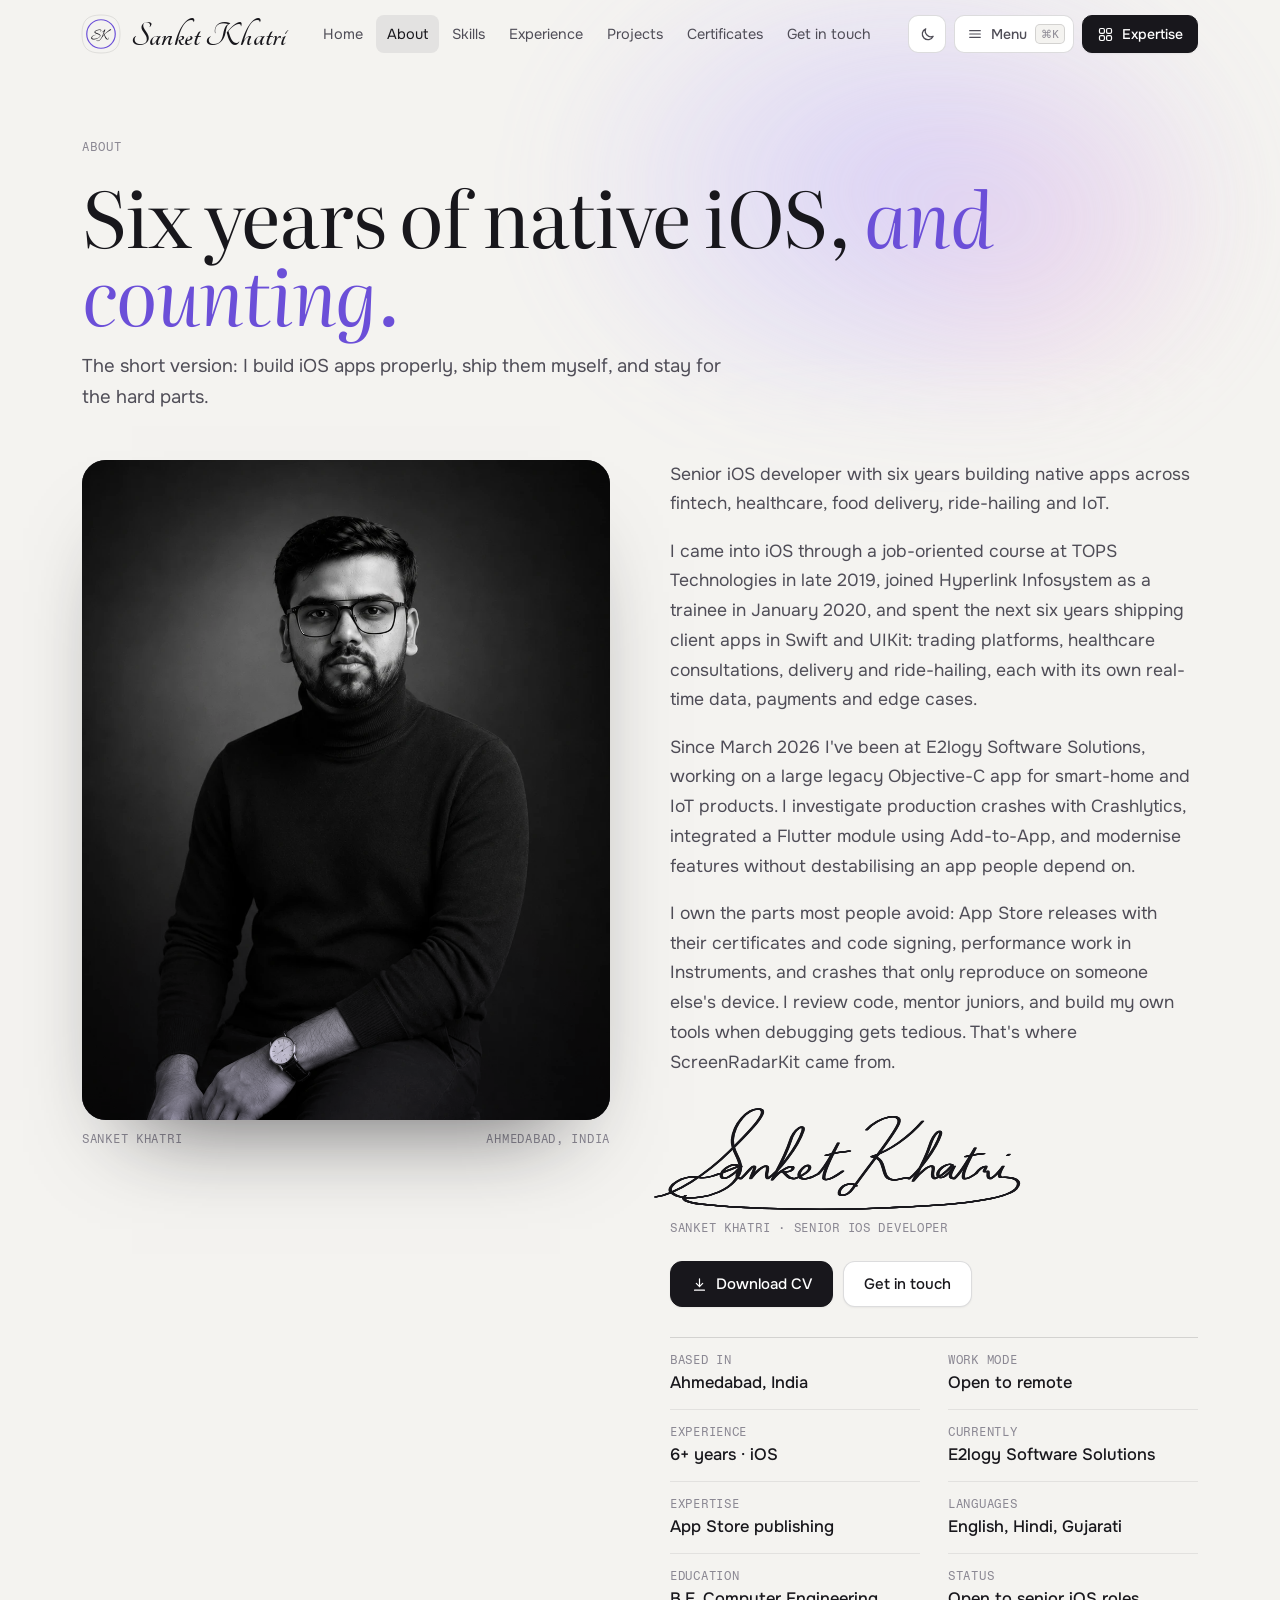
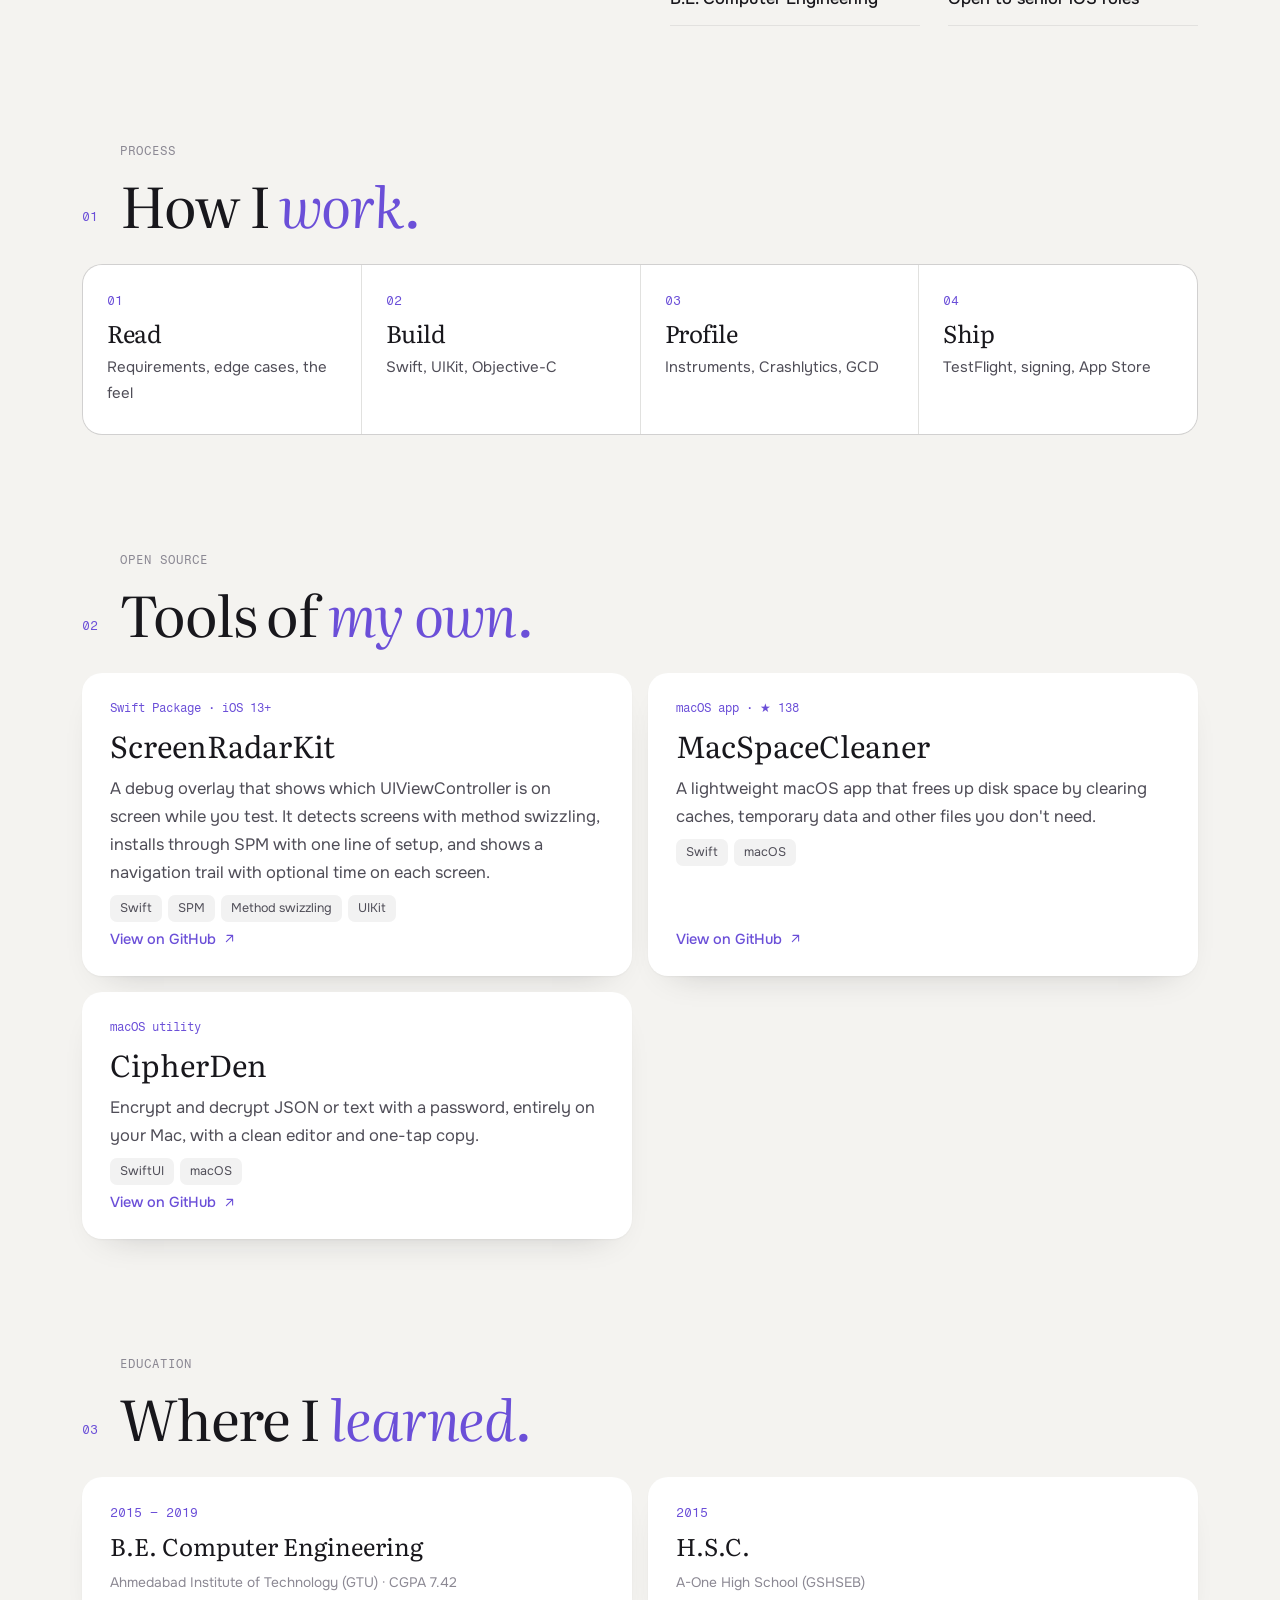
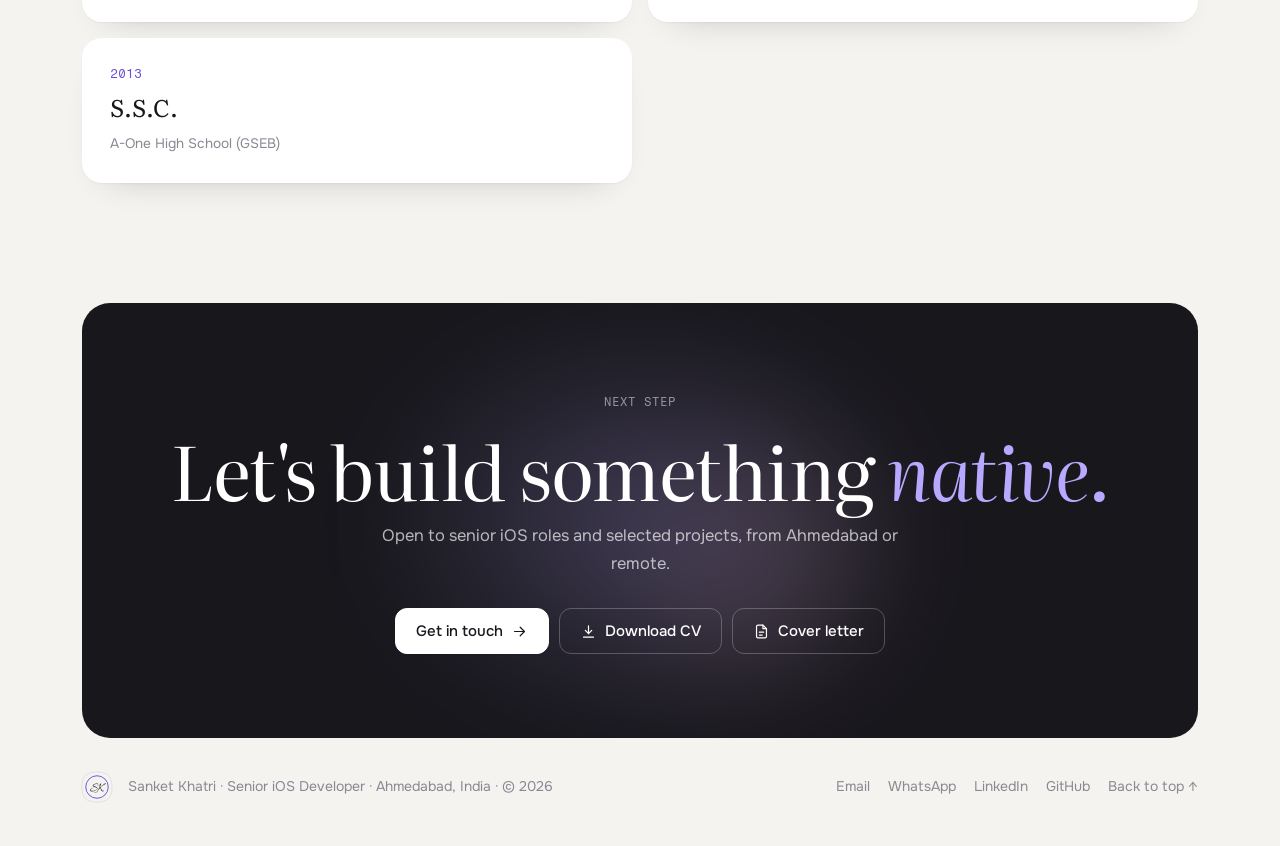
==== about.html @ 04eb6704 "initial portfolio commit" ====
<!doctype html>
<html lang="en">
<head>
  <meta charset="utf-8" />
  <script>try{var t=localStorage.getItem('sk-theme');if(t==='dark'||t==='light')document.documentElement.setAttribute('data-theme',t);}catch(e){}</script>
  <meta name="viewport" content="width=device-width, initial-scale=1, viewport-fit=cover" />
  <title>About — Sanket Khatri, Senior iOS Developer</title>
  <meta name="description" content="About Sanket Khatri: six years of native iOS, how he works, open source tools and education." />
  <meta property="og:title" content="About — Sanket Khatri, Senior iOS Developer" />
  <meta property="og:description" content="About Sanket Khatri: six years of native iOS, how he works, open source tools and education." />
  <meta property="og:type" content="website" />
  <link rel="canonical" href="https://sanketk2020.github.io/about.html" />
  <meta name="author" content="Sanket Khatri" />
  <meta property="og:url" content="https://sanketk2020.github.io/about.html" />
  <meta property="og:site_name" content="Sanket Khatri" />
  <meta property="og:image" content="https://sanketk2020.github.io/share.png" />
  <meta property="og:image:width" content="1200" />
  <meta property="og:image:height" content="630" />
  <meta property="og:image:alt" content="Sanket Khatri, Senior iOS Developer: native iOS apps, engineered to ship." />
  <meta name="twitter:card" content="summary_large_image" />
  <meta name="twitter:title" content="About — Sanket Khatri, Senior iOS Developer" />
  <meta name="twitter:image" content="https://sanketk2020.github.io/share.png" />
  <meta name="theme-color" content="#f4f3f0" />
  <link rel="icon" type="image/png" sizes="32x32" href="icon-32.png" />
  <link rel="icon" type="image/png" sizes="192x192" href="icon-192.png" />
  <link rel="apple-touch-icon" href="apple-touch-icon.png" />
  <link rel="preconnect" href="https://fonts.googleapis.com" />
  <link rel="preconnect" href="https://fonts.gstatic.com" crossorigin />
  <link href="https://fonts.googleapis.com/css2?family=Literata:ital,opsz,wght@0,7..72,300;0,7..72,400;0,7..72,500;1,7..72,300;1,7..72,400&family=Onest:wght@400;500;600;700&family=Fragment+Mono&family=Allura&family=Tangerine:wght@700&display=swap" rel="stylesheet" />
  <link rel="stylesheet" href="site.css?v=31" />
</head>
<body data-page="about">
  <a class="skip" href="#main">Skip to content</a>
  <main id="main"></main>
  <script src="data.js?v=31"></script>
  <script src="site.js?v=31"></script>
  <script data-goatcounter="https://sanketkhatri.goatcounter.com/count" async src="https://gc.zgo.at/count.js"></script>
  <script src="track.js" defer></script>
</body>
</html>
---- site.css ----
/* ===== shared base (same in every design; design styles follow below) ===== */
@view-transition { navigation: auto; }
::view-transition-old(root) { animation: vOut .22s ease both; }
::view-transition-new(root) { animation: vIn .42s cubic-bezier(.2,.8,.2,1) both; }
@keyframes vOut { to { opacity: 0; } }
@keyframes vIn { from { opacity: 0; transform: translateY(8px); } }
* { box-sizing: border-box; }
html { scroll-behavior: smooth; -webkit-text-size-adjust: 100%; }
body { margin: 0; background: var(--bg); color: var(--body); font: 16px/1.65 var(--sans); -webkit-font-smoothing: antialiased; overflow-x: hidden; }
body.lock { overflow: hidden; }
a { color: inherit; text-decoration: none; }
button { font: inherit; color: inherit; cursor: pointer; background: none; border: 0; padding: 0; text-align: inherit; }
img { max-width: 100%; }
h1, h2, h3, h4 { margin: 0; color: var(--ink); }
p { margin: 0 0 1em; }
:focus-visible { outline: 2px solid var(--accent); outline-offset: 3px; }
::selection { background: color-mix(in srgb, var(--accent) 22%, transparent); }
.muted { color: var(--mute); }
.ar { transition: transform .3s var(--ease); }
a:hover > .ar, button:hover > .ar { transform: translateX(3px); }
[hidden] { display: none !important; }

/* reveal on scroll */
.rv { opacity: 0; transform: translateY(16px); transition: opacity .7s var(--ease), transform .7s var(--ease); }
.rv.in { opacity: 1; transform: none; }
.d1 { transition-delay: .07s; } .d2 { transition-delay: .14s; } .d3 { transition-delay: .21s; }

/* chips, tags */
.chips { display: flex; flex-wrap: wrap; gap: 6px; }
.tag { display: inline-flex; align-items: center; gap: 5px; white-space: nowrap; }

/* App Store badge + pill */
.asbadge { display: inline-flex; align-items: center; gap: 7px; height: 40px; padding: 0 13px 0 10px; border-radius: 9px; background: #000; color: #fff; border: 1px solid #a6a6a6; cursor: pointer; white-space: nowrap; transition: transform .2s ease, box-shadow .2s ease, background .2s; }
.asbadge:hover { transform: translateY(-1px); box-shadow: 0 8px 18px -8px rgba(0,0,0,.55); }
.asbadge .apple { width: 21px; height: 21px; flex-shrink: 0; margin-top: -2px; }
.asbadge .as-txt { display: flex; flex-direction: column; line-height: 1; text-align: left; }
.asbadge small { font: 500 9.5px/1 -apple-system, 'SF Pro Text', 'Helvetica Neue', Arial, sans-serif; letter-spacing: .01em; }
.asbadge b { margin-top: 2px; font: 600 16px/1 -apple-system, 'SF Pro Display', 'Helvetica Neue', Arial, sans-serif; letter-spacing: -.02em; color: inherit; }
.asbadge.lg { height: 46px; padding: 0 16px 0 12px; }
.asbadge.lg .apple { width: 24px; height: 24px; }
.asbadge.lg b { font-size: 18px; }
.asbadge.pill { height: 30px; padding: 0 12px 0 10px; gap: 6px; border-radius: 99px; border: 0; font: 600 12.5px var(--sans); align-self: flex-start; }
.asbadge.pill .apple { width: 14px; height: 14px; }

/* modal frame */
.modal { position: fixed; inset: 0; z-index: 80; display: grid; place-items: center; padding: 20px; background: var(--scrim, rgba(10,10,12,.5)); backdrop-filter: blur(8px); -webkit-backdrop-filter: blur(8px); animation: mFd .25s ease; }
.m-box { position: relative; width: min(860px, 100%); max-height: calc(100vh - 40px); max-height: calc(100dvh - 40px); overflow: auto; overscroll-behavior: contain; background: var(--surface); color: var(--body); animation: mIn .4s var(--ease); }
.m-box.k-pub { width: min(760px, 100%); }
.m-x { position: absolute; top: 14px; right: 14px; z-index: 3; display: grid; place-items: center; width: 38px; height: 38px; border-radius: 99px; background: var(--chip, rgba(0,0,0,.06)); color: var(--ink); }
.m-x svg { width: 16px; height: 16px; }
@keyframes mFd { from { opacity: 0; } }
@keyframes mIn { from { opacity: 0; transform: translateY(18px) scale(.98); } }
.m-body { padding: 36px 40px 32px; }
.m-top { display: flex; align-items: baseline; gap: 16px; padding-right: 44px; }
.m-tags { margin: 16px 0 14px; }
.m-body h4 { margin: 22px 0 10px; }
.m-body ul { margin: 0; padding-left: 18px; }
.m-body li { margin-bottom: 5px; }
.m-btns { display: flex; flex-wrap: wrap; align-items: center; gap: 10px; margin-top: 26px; }
.m-cert { padding: 24px; }
.m-cert .frame { padding: 12px; }
.m-cert img { display: block; width: 100%; background: #fff; }
.m-cert .bar { display: flex; justify-content: space-between; align-items: center; flex-wrap: wrap; gap: 14px; margin-top: 18px; }
.m-cert .row-btns { display: flex; flex-wrap: wrap; gap: 10px; }
.m-pub { position: relative; padding: 38px 40px 34px; }
.mp-head h2 { margin: 12px 0 12px; padding-right: 40px; }
.mp-stats { display: grid; grid-template-columns: repeat(3, 1fr); gap: 10px; margin: 24px 0 26px; }
.mp-stats small { display: block; margin-top: 6px; font-size: 12.5px; }
.mp-steps { position: relative; list-style: none; margin: 0; padding: 0; display: grid; gap: 4px; }
.mp-steps li { position: relative; display: flex; gap: 16px; padding: 10px 0; animation: mpIn .5s var(--ease) both; }
.mp-steps li:nth-child(2) { animation-delay: .08s; } .mp-steps li:nth-child(3) { animation-delay: .16s; } .mp-steps li:nth-child(4) { animation-delay: .24s; }
@keyframes mpIn { from { opacity: 0; transform: translateY(10px); } }
.mp-ic { display: grid; place-items: center; width: 40px; height: 40px; flex-shrink: 0; }
.mp-ic svg { width: 19px; height: 19px; }
.mp-steps i { display: block; font: 500 10.5px var(--mono); font-style: normal; letter-spacing: .12em; text-transform: uppercase; }
.mp-steps b { display: block; margin: 2px 0 3px; font-size: 16px; color: var(--ink); }
.mp-steps small { display: block; font-size: 13.5px; line-height: 1.5; }
.mp-live { margin-top: 24px; padding-top: 22px; border-top: 1px solid var(--line); }
.mp-live h4 { margin: 0 0 12px; }
.mp-pills { display: flex; flex-wrap: wrap; gap: 8px; }
.mp-foot { display: flex; flex-wrap: wrap; gap: 10px; margin-top: 26px; }

/* form */
.form { display: grid; gap: 14px; }
.form .two { display: grid; grid-template-columns: 1fr 1fr; gap: 14px; }
.form label { display: grid; gap: 6px; font-size: 13px; font-weight: 600; color: var(--ink); }
.form input, .form select, .form textarea { width: 100%; font: 15px var(--sans); color: var(--ink); background: var(--field, transparent); border: 1px solid var(--line2, var(--line)); padding: 12px 14px; outline: none; transition: border-color .2s; }
.form input:focus, .form select:focus, .form textarea:focus { border-color: var(--accent); }
.form textarea { resize: vertical; }
.form .btn { justify-self: start; }

/* cover letter sheet */
.lt-btns { display: flex; flex-wrap: wrap; gap: 10px; margin-bottom: 24px; }
.letter { max-width: 820px; padding: 56px 64px 60px; background: #fffefb; color: #1e1e1c; font: 15.5px/1.75 var(--sans); box-shadow: 0 30px 70px -40px rgba(0,0,0,.45); border: 1px solid rgba(0,0,0,.08); border-top: 5px solid var(--accent); }
.letter h2 { font-size: 34px; color: #111; }
.lt-role { margin: 4px 0 10px; color: var(--accent); font-weight: 600; }
.lt-meta { margin: 0; font-size: 13.5px; color: #6b675f; }
.lt-meta a { color: var(--accent); }
.lt-head { padding-bottom: 20px; margin-bottom: 26px; border-bottom: 1px solid rgba(0,0,0,.1); }
.lt-date { color: #6b675f; }
.lt-sign span { color: #6b675f; }

@media (max-width: 680px) {
  .m-body, .m-pub { padding: 26px 20px 24px; }
  .m-cert { padding: 16px; }
  .form .two { grid-template-columns: 1fr; }
  .letter { padding: 30px 22px; font-size: 15px; }
}
@media (prefers-reduced-motion: reduce) {
  @view-transition { navigation: none; }
  *, *::before, *::after { animation-duration: .01ms !important; animation-iteration-count: 1 !important; transition-duration: .01ms !important; }
  .rv { opacity: 1; transform: none; }
}
@media print {
  body { background: #fff; }
  .modal, .no-print { display: none !important; }
  .rv { opacity: 1 !important; transform: none !important; }
  body[data-page="cover"] main > *:not(.letter) { display: none !important; }
  .letter { box-shadow: none; border: 0; padding: 0; max-width: none; }
}
.skip { position: absolute; left: -999px; top: 10px; z-index: 99; padding: 8px 14px; background: var(--surface); color: var(--ink); }
.skip:focus { left: 10px; }

/* effects layer + speciality overlays */
.fx { position: fixed; z-index: 90; pointer-events: none; }
.spx { position: fixed; inset: 0; z-index: 85; overflow: auto; overscroll-behavior: contain; }
.spx-x { position: absolute; top: 18px; right: 18px; z-index: 5; display: inline-flex; align-items: center; gap: 8px; height: 40px; padding: 0 16px; font: 600 13.5px var(--sans); cursor: pointer; }
.spx-x svg { width: 16px; height: 16px; }
@media (prefers-reduced-motion: reduce) { .fx { display: none; } }

/* ===== Lilac — calm and precise: warm stone, graphite, one lilac accent; a ⌘K menu and a release board ===== */
:root {
  --bg: #f4f3f0; --surface: #ffffff; --ink: #18171c; --body: #4f4d57; --mute: #8b8893; --line: rgba(24,23,28,.08); --line2: rgba(24,23,28,.15);
  --li: #6b4fd8; --li2: #b9a8ff; --tint: #efebff; --dark: #18171c; --accent: #6b4fd8; --live: #2a9d5c;
  --serif: 'Literata', Georgia, serif; --sans: 'Onest', system-ui, sans-serif; --mono: 'Fragment Mono', ui-monospace, Menlo, monospace;
  --ease: cubic-bezier(.2,.8,.2,1); --w: 1180px; --scrim: rgba(24,23,28,.4); --chip: rgba(24,23,28,.055); --field: #f4f3f0;
  --sh: 0 1px 2px rgba(24,23,28,.04), 0 16px 36px -26px rgba(24,23,28,.3);
}
body { font: 16.5px/1.7 var(--sans); }
h1, h2, h3 { font-family: var(--serif); font-weight: 400; letter-spacing: -.02em; line-height: 1.06; }
em { font-style: italic; color: var(--li); }
.content { max-width: var(--w); margin: 0 auto; padding: 0 32px; }
.eyebrow { display: inline-flex; align-items: center; gap: 9px; font: 400 12px var(--mono); letter-spacing: .08em; text-transform: uppercase; color: var(--mute); }
.live { width: 7px; height: 7px; border-radius: 50%; background: var(--live); box-shadow: 0 0 0 4px rgba(42,157,92,.14); }
.muted { color: var(--mute); }
.mesh { position: absolute; z-index: -1; pointer-events: none; width: 560px; height: 420px; border-radius: 50%; background: radial-gradient(closest-side, rgba(185,168,255,.55), transparent), radial-gradient(closest-side at 70% 60%, rgba(255,196,214,.4), transparent); filter: blur(50px); opacity: .7; translate: calc(var(--mx, 0) * 40px) calc(var(--my, 0) * 30px); transition: translate .6s var(--ease); }

/* buttons, chips, tags */
.btn { display: inline-flex; align-items: center; justify-content: center; gap: 8px; height: 46px; padding: 0 20px; border-radius: 12px; border: 1px solid var(--line2); background: var(--surface); color: var(--ink); font: 500 15px var(--sans); white-space: nowrap; box-shadow: 0 1px 2px rgba(24,23,28,.05); transition: background .2s, border-color .2s, color .2s, transform .2s var(--ease); }
.btn svg { width: 17px; height: 17px; }
.btn:hover { border-color: var(--ink); }
.btn:active { transform: scale(.98); }
.btn.pri { background: var(--ink); border-color: var(--ink); color: #fff; }
.btn.pri:hover { background: var(--li); border-color: var(--li); }
.btn.ghost { background: transparent; box-shadow: none; }
.btn.light { background: #fff; border-color: #fff; color: var(--ink); }
.btn.light:hover { background: var(--tint); }
.btn.on-dark { background: transparent; border-color: rgba(255,255,255,.24); color: #fff; box-shadow: none; }
.btn.on-dark:hover { border-color: #fff; }
.btn.sm { height: 38px; padding: 0 14px; font-size: 14px; border-radius: 10px; }
.btn:disabled { opacity: .6; }
.row-btns { display: flex; flex-wrap: wrap; gap: 10px; }
.more, .lnk { display: inline-flex; align-items: center; gap: 6px; font: 500 14.5px var(--sans); color: var(--li); white-space: nowrap; }
.more svg, .lnk svg { width: 15px; height: 15px; }
.chip { padding: 3px 10px; border-radius: 7px; background: var(--chip); font-size: 12.5px; color: var(--body); }
.chip.core { background: var(--tint); color: var(--li); font-weight: 500; }
.tag { height: 24px; padding: 0 9px; border-radius: 7px; background: var(--chip); font-size: 11.5px; font-weight: 500; color: var(--mute); }
.tag.live { color: var(--live); background: rgba(42,157,92,.1); }
.tag.gold { color: #8a5a12; background: rgba(214,160,60,.16); }
.tag.dev { color: var(--li); background: var(--tint); }
.asbadge.pill { position: relative; z-index: 2; }
.hit { position: absolute; inset: 0; z-index: 1; border-radius: inherit; }
kbd { display: inline-grid; place-items: center; min-width: 22px; height: 20px; padding: 0 5px; border-radius: 5px; border: 1px solid var(--line2); background: var(--bg); font: 400 11px var(--mono); color: var(--mute); }

/* header */
.top { position: sticky; top: 0; z-index: 50; transition: background .3s, box-shadow .3s; }
.top.scrolled { background: rgba(244,243,240,.82); box-shadow: 0 1px 0 var(--line); backdrop-filter: blur(16px) saturate(1.5); -webkit-backdrop-filter: blur(16px) saturate(1.5); }
.top-in { display: flex; align-items: center; gap: 20px; max-width: var(--w); height: 68px; margin: 0 auto; padding: 0 32px; }
.wm { display: flex; align-items: center; gap: 10px; flex-shrink: 0; }
.mk { display: grid; place-items: center; width: 32px; height: 32px; border-radius: 9px; background: var(--ink); color: #fff; font: italic 400 14px var(--serif); }
.mk.sm { width: 28px; height: 28px; font-size: 12px; border-radius: 8px; }
.wm b { font: 500 17px var(--sans); color: var(--ink); letter-spacing: -.01em; }
.nav { display: flex; gap: 2px; margin: 0 auto; }
.nav a { padding: 7px 11px; border-radius: 8px; font-size: 14.5px; color: var(--body); white-space: nowrap; transition: background .2s, color .2s; }
.nav a:hover { background: var(--chip); color: var(--ink); }
.nav a.on { color: var(--ink); background: rgba(24,23,28,.07); }
.acts { display: flex; align-items: center; gap: 8px; flex-shrink: 0; }
.kbtn { display: inline-flex; align-items: center; gap: 8px; height: 38px; padding: 0 8px 0 12px; border-radius: 10px; border: 1px solid var(--line2); background: var(--surface); color: var(--body); font: 500 14px var(--sans); }
.kbtn svg { width: 16px; height: 16px; }
.kbtn:hover { border-color: var(--ink); color: var(--ink); }

/* ⌘K command menu */
.cmdk { position: fixed; inset: 0; z-index: 90; display: flex; justify-content: center; align-items: flex-start; padding: 12vh 16px 16px; background: rgba(24,23,28,.3); backdrop-filter: blur(6px); -webkit-backdrop-filter: blur(6px); animation: mFd .2s ease; }
.ck-box { width: min(600px, 100%); max-height: 70vh; display: flex; flex-direction: column; border-radius: 18px; background: var(--surface); box-shadow: 0 40px 90px -30px rgba(24,23,28,.6), 0 0 0 1px var(--line); overflow: hidden; animation: mIn .3s var(--ease); }
.ck-in { display: flex; align-items: center; gap: 10px; padding: 14px 16px; border-bottom: 1px solid var(--line); }
.ck-in svg { width: 18px; height: 18px; color: var(--li); }
.ck-in input { flex: 1; border: 0; outline: 0; background: none; font: 400 17px var(--sans); color: var(--ink); }
.ck-list { overflow-y: auto; padding: 6px; }
.ck-i { display: flex; align-items: center; gap: 12px; width: 100%; padding: 10px 12px; border-radius: 10px; text-align: left; color: var(--ink); }
.ck-i:hover, .ck-i.sel { background: var(--tint); }
.ck-ic { display: grid; place-items: center; width: 30px; height: 30px; flex-shrink: 0; border-radius: 8px; background: var(--chip); color: var(--body); }
.ck-i.sel .ck-ic { background: var(--li); color: #fff; }
.ck-ic svg { width: 16px; height: 16px; }
.ck-i b { flex: 1; font-weight: 500; font-size: 15px; }
.ck-i small { font: 400 11.5px var(--mono); color: var(--mute); }
.ck-none { padding: 18px; text-align: center; color: var(--mute); margin: 0; }

/* hero */
.hero { position: relative; padding: 80px 0 40px; }
.mesh.big { right: -120px; top: -40px; width: 760px; height: 560px; }
.hero h1 { max-width: 1000px; margin: 22px 0 34px; font-size: clamp(44px, 6vw, 86px); line-height: 1.02; }
.h-row { display: grid; grid-template-columns: 1.1fr .9fr; gap: 56px; align-items: start; margin-bottom: 30px; }
.lede { font-size: 19px; margin: 0; }
.kv { margin: 0; border-top: 1px solid var(--line2); }
.kv div { display: grid; grid-template-columns: 120px 1fr; gap: 16px; padding: 12px 0; border-bottom: 1px solid var(--line); }
.kv dt { font: 400 12px var(--mono); letter-spacing: .06em; text-transform: uppercase; color: var(--mute); padding-top: 3px; }
.kv dd { margin: 0; color: var(--ink); font-weight: 500; }
.kv.grid { display: grid; grid-template-columns: 1fr 1fr; column-gap: 28px; }
.kv.grid div { grid-template-columns: 1fr; gap: 2px; }
.kv.strip { display: grid; grid-template-columns: repeat(4, 1fr); column-gap: 24px; margin-bottom: 30px; }
.kv.strip div { grid-template-columns: 1fr; gap: 2px; }
.kv.strip dd { font: 400 26px var(--serif); }

/* speciality band */
.ship { position: relative; display: grid; grid-template-columns: .9fr 1.1fr; gap: 48px; align-items: center; margin: 60px 0 0; padding: 54px; border-radius: 28px; background: var(--dark); color: rgba(255,255,255,.68); overflow: hidden; }
.ship h2, .cta h2 { margin: 14px 0 14px; color: #fff; font-size: clamp(34px, 4vw, 52px); }
.ship em, .cta em { color: var(--li2); }
.ship .eyebrow, .cta .eyebrow { color: rgba(255,255,255,.5); }
.ship p { margin-bottom: 26px; }
.mini-board { display: grid; grid-template-columns: repeat(3, minmax(0, 1fr)); gap: 10px; }
.mb-col { display: grid; align-content: start; gap: 8px; padding: 10px; border-radius: 14px; background: rgba(255,255,255,.04); border: 1px solid rgba(255,255,255,.07); }
.mb-col small { font: 400 11.5px var(--mono); color: rgba(255,255,255,.55); }
.mb-col small i { font-style: normal; margin-left: 4px; color: rgba(255,255,255,.35); }
.mb-c { display: block; padding: 9px 10px; border-radius: 9px; background: #232229; border: 1px solid rgba(255,255,255,.07); border-left: 3px solid var(--c); color: #fff; font-size: 13px; line-height: 1.35; }
.mb-c i { display: block; font: 400 10.5px var(--mono); font-style: normal; color: rgba(255,255,255,.45); margin-bottom: 2px; }

/* section heads */
.sec-h { display: flex; align-items: flex-end; gap: 22px; margin: 110px 0 30px; }
.sec-h > div { flex: 1; }
.sec-h h2 { margin-top: 10px; font-size: clamp(36px, 4.4vw, 56px); }
.sec-n { font: 400 13px var(--mono); color: var(--li); padding-bottom: 10px; }
.sec-n.sm { display: block; padding: 0; margin-bottom: 12px; }

/* apps table */
.tbl { border-top: 1px solid var(--line2); }
.tr { position: relative; display: grid; grid-template-columns: 26px minmax(0, 1.5fr) minmax(0, .8fr) minmax(0, .8fr) 110px auto; align-items: center; gap: 18px; padding: 16px 10px; border-bottom: 1px solid var(--line); transition: background .2s; }
.tr:not(.th):hover { background: rgba(255,255,255,.7); }
.th { padding: 10px; font: 400 11.5px var(--mono); letter-spacing: .06em; text-transform: uppercase; color: var(--mute); }
.st { display: grid; place-items: center; }
.sti { width: 16px; height: 16px; }
.st.done { color: var(--live); }
.st.shipped { color: var(--mute); }
.st.doing { color: var(--li); }
.t-name b { display: block; font: 400 22px/1.2 var(--serif); color: var(--ink); }
.t-name small { display: block; font-size: 13.5px; color: var(--mute); overflow: hidden; text-overflow: ellipsis; white-space: nowrap; }
.t-dom { display: inline-flex; align-items: center; gap: 8px; font-size: 14px; color: var(--body); }
.t-dom i { width: 8px; height: 8px; border-radius: 50%; background: var(--a); flex-shrink: 0; }
.t-stack, .t-yr { font: 400 12.5px var(--mono); color: var(--mute); }
.t-end { display: flex; align-items: center; justify-content: flex-end; gap: 8px; flex-wrap: wrap; }
.t-end .asbadge.pill { align-self: center; }
.legend { display: flex; align-items: center; flex-wrap: wrap; gap: 6px 10px; margin-top: 14px; font-size: 13px; color: var(--mute); }
.legend .st { display: inline-grid; margin-left: 8px; }

/* services, process */
.svc { list-style: none; margin: 0; padding: 0; display: grid; grid-template-columns: repeat(4, minmax(0, 1fr)); gap: 1px; background: var(--line); border: 1px solid var(--line); border-radius: 20px; overflow: hidden; }
.sv { padding: 28px 24px; background: var(--surface); }
.sv-ic { display: grid; place-items: center; width: 40px; height: 40px; margin-bottom: 18px; border-radius: 11px; background: var(--tint); color: var(--li); }
.sv-ic svg { width: 19px; height: 19px; }
.sv h3 { margin-bottom: 10px; font-size: 24px; }
.sv p { margin: 0; font-size: 15px; }

/* drifting words */
.words { margin: 90px calc(50% - 50vw) 0; overflow: hidden; white-space: nowrap; }
.words span { display: inline-block; padding-left: 4vw; font: italic 300 clamp(40px, 7vw, 96px)/1.1 var(--serif); color: rgba(24,23,28,.1); }

/* timeline */
.tl { display: grid; grid-template-columns: repeat(4, minmax(0, 1fr)); border-top: 1px solid var(--line2); }
.tl-i { position: relative; padding: 24px 20px 6px 0; }
.tl-i::before { content: ""; position: absolute; top: -4px; left: 0; width: 7px; height: 7px; border-radius: 50%; background: var(--ink); }
.tl-i.cur::before { background: var(--li); box-shadow: 0 0 0 5px rgba(107,79,216,.18); }
.tl-y { font: 400 12.5px var(--mono); color: var(--li); }
.tl-i b { display: block; margin: 8px 0 3px; font: 400 22px/1.2 var(--serif); color: var(--ink); }
.tl-i small { font-size: 14px; color: var(--mute); }

/* certificates */
.certs { display: grid; grid-template-columns: repeat(4, minmax(0, 1fr)); gap: 16px; }
.cert { display: flex; flex-direction: column; gap: 3px; text-align: left; }
.ct-img { display: block; aspect-ratio: 1.41; margin-bottom: 12px; border-radius: 14px; overflow: hidden; background: #fff; box-shadow: var(--sh); }
.ct-img img { display: block; width: 100%; height: 100%; object-fit: cover; transition: scale .6s var(--ease); }
.cert:hover .ct-img img { scale: 1.04; }
.cert b { font-size: 15px; font-weight: 500; line-height: 1.35; color: var(--ink); }
.cert small { font-size: 13px; color: var(--mute); }

/* call to action + footer */
.cta { position: relative; isolation: isolate; margin: 120px 0 0; padding: 84px 40px; border-radius: 28px; background: var(--dark); color: rgba(255,255,255,.68); text-align: center; overflow: hidden; }
.cta .mesh { left: 50%; top: 50%; margin: -210px 0 0 -280px; opacity: .45; z-index: -1; }
.cta h2 { font-size: clamp(42px, 5.8vw, 80px); }
.cta p { max-width: 520px; margin: 0 auto 30px; }
.cta .row-btns { justify-content: center; }
.foot { display: flex; align-items: center; flex-wrap: wrap; gap: 12px 16px; padding: 34px 0 44px; font-size: 14px; color: var(--mute); }
.soc { display: flex; flex-wrap: wrap; gap: 4px 18px; margin-left: auto; }
.soc a:hover { color: var(--li); }

/* page heads */
.phead { position: relative; padding: 64px 0 46px; }
.phead h1 { margin: 16px 0 18px; font-size: clamp(44px, 6vw, 84px); line-height: 1.02; }
.phead p { max-width: 640px; font-size: 18.5px; margin: 0; }

/* about: a big portrait */
.about { display: grid; grid-template-columns: minmax(0, 1fr) minmax(0, 1fr); gap: 60px; align-items: start; }
.portrait { position: sticky; top: 96px; margin: 0; }
.pf { position: relative; aspect-ratio: 4 / 5; border-radius: 24px; overflow: hidden; background: #1b1a20; box-shadow: 0 50px 90px -50px rgba(24,23,28,.7); }
.pf::after { content: ""; position: absolute; inset: 0; border-radius: inherit; box-shadow: inset 0 0 0 1px rgba(255,255,255,.08); background: linear-gradient(to top, rgba(107,79,216,.22), transparent 40%); mix-blend-mode: multiply; pointer-events: none; }
.pt-img { position: absolute; inset: -8% 0; background: url(assets/portrait.webp) 50% 16% / cover no-repeat; transition: scale 1.2s var(--ease); }
.pf:hover .pt-img { scale: 1.03; }
.portrait figcaption { display: flex; justify-content: space-between; margin-top: 12px; font: 400 12px var(--mono); letter-spacing: .06em; text-transform: uppercase; color: var(--mute); }
.ab-r { display: grid; gap: 30px; }
.prose { font-size: 17.5px; }
.prose .row-btns { margin-top: 26px; }
.oss, .edu { display: grid; grid-template-columns: 1fr 1fr; gap: 16px; }
.os, .ed { display: flex; flex-direction: column; gap: 8px; padding: 28px; border-radius: 20px; background: var(--surface); box-shadow: var(--sh); transition: transform .3s var(--ease); }
a.os:hover { transform: translateY(-3px); }
.os small { font: 400 12px var(--mono); color: var(--li); }
.os b, .ed b { font: 400 30px var(--serif); color: var(--ink); }
.ed b { font-size: 24px; }
.os p { margin: 0; }
.os .more { margin-top: auto; }
.ed small { color: var(--mute); }

/* skills */
.skills { display: grid; grid-template-columns: 1fr 1fr; gap: 16px; }
.sk { padding: 28px; border-radius: 20px; background: var(--surface); box-shadow: var(--sh); }
.sk-h .sec-n { margin-bottom: 8px; }
.sk h3 { font-size: 28px; }
.sk p { margin: 8px 0 16px; color: var(--mute); }
.sk.hot { background: var(--dark); color: rgba(255,255,255,.75); }
.sk.hot h3 { color: #fff; }
.sk.hot .sec-n { color: var(--li2); }
.sk.hot p { color: rgba(255,255,255,.55); }
.sk.hot .chip { background: rgba(255,255,255,.08); color: rgba(255,255,255,.85); }
.sk.hot .chip.core { background: var(--li2); color: var(--ink); }
.sk.hot .btn { margin-top: 20px; }

/* experience */
.jobs { display: grid; gap: 14px; }
.job { display: grid; grid-template-columns: 200px 1fr; gap: 30px; padding: 30px 32px; border-radius: 22px; background: var(--surface); box-shadow: var(--sh); }
.job.cur { box-shadow: 0 0 0 1.5px var(--li), var(--sh); }
.job-l { display: grid; gap: 10px; justify-items: start; align-content: start; }
.job-l small { color: var(--mute); }
.job-b h3 { font-size: 32px; }
.co { margin: 6px 0 16px; color: var(--li); font-weight: 500; }
.job-b ul { margin: 0 0 20px; padding-left: 18px; }
.job-b li { margin-bottom: 6px; }

/* projects */
.filters { display: flex; flex-wrap: wrap; gap: 6px; margin-bottom: 22px; }
.filters button { height: 36px; padding: 0 13px; border-radius: 9px; border: 1px solid var(--line2); background: var(--surface); font-size: 14px; color: var(--body); transition: background .2s, color .2s, border-color .2s; }
.filters button:hover { border-color: var(--ink); }
.filters button.on { background: var(--ink); border-color: var(--ink); color: #fff; }
.filters sup { font: 400 10.5px var(--mono); opacity: .6; }

/* contact */
.contact { display: grid; grid-template-columns: minmax(0, 1fr) minmax(0, 1fr); gap: 44px; align-items: start; }
.mega { display: inline-block; font: 400 clamp(26px, 3.4vw, 42px)/1.15 var(--serif); color: var(--ink); border-bottom: 1px solid var(--line2); word-break: break-all; transition: color .2s, border-color .2s; }
.mega:hover { color: var(--li); border-color: var(--li); }
.contact .muted { margin: 14px 0 20px; }
.list { border-radius: 20px; background: var(--surface); box-shadow: var(--sh); overflow: hidden; }
.lrow { display: grid; grid-template-columns: 32px 110px minmax(0, 1fr) 18px; align-items: center; gap: 12px; width: 100%; padding: 13px 18px; border-top: 1px solid var(--line); text-align: left; transition: background .2s; }
.lrow:first-child { border-top: 0; }
.lrow:hover { background: var(--tint); }
.lr-ic { display: grid; place-items: center; width: 32px; height: 32px; border-radius: 9px; background: var(--tint); color: var(--li); }
.lr-ic svg { width: 16px; height: 16px; }
.lrow b { font-weight: 500; color: var(--ink); }
.lrow > span:not(.lr-ic) { color: var(--body); overflow: hidden; text-overflow: ellipsis; white-space: nowrap; }
.lrow > svg { width: 16px; height: 16px; color: var(--mute); }
.formcard { padding: 32px; border-radius: 22px; background: var(--surface); box-shadow: var(--sh); }
.formcard h3 { font-size: 32px; margin: 12px 0 6px; }
.form input, .form select, .form textarea { border-radius: 10px; background: var(--bg); border-color: transparent; }

/* modal + letter */
.m-box { border-radius: 22px; box-shadow: 0 40px 90px -40px rgba(24,23,28,.6); }
.m-idx { font: italic 400 40px var(--serif); color: var(--li); }
.m-app h2 { font-size: 38px; }
.m-body h4 { font: 400 11.5px var(--mono); letter-spacing: .08em; text-transform: uppercase; color: var(--mute); }
.m-cert .frame { border-radius: 14px; background: var(--bg); }
.m-cert h2 { font-size: 26px; }
.letter { border-radius: 8px; border-top-color: var(--li); }
.letter h2 { font-family: var(--serif); font-weight: 400; }

/* pointer: a label that says what a click will do */
.hint { position: fixed; left: 0; top: 0; z-index: 95; padding: 5px 10px; border-radius: 8px; background: var(--ink); color: #fff; font: 500 12.5px var(--sans); white-space: nowrap; pointer-events: none; opacity: 0; scale: .85; transform-origin: 0 0; transition: opacity .18s, scale .25s var(--ease); box-shadow: 0 10px 24px -10px rgba(24,23,28,.6); }
.hint.on { opacity: 1; scale: 1; }
/* click: a checkmark draws itself */
.tick { width: 48px; height: 48px; margin: -24px 0 0 -24px; }
.tick svg { width: 100%; height: 100%; overflow: visible; }
.tick circle { fill: var(--tint); stroke: var(--li); stroke-width: 2; stroke-dasharray: 132; stroke-dashoffset: 132; animation: tkC .5s var(--ease) forwards, tkF 1.3s ease forwards; transform-origin: center; }
.tick path { fill: none; stroke: var(--li); stroke-width: 3; stroke-linecap: round; stroke-linejoin: round; stroke-dasharray: 32; stroke-dashoffset: 32; animation: tkP .35s .35s var(--ease) forwards, tkF 1.3s ease forwards; }
@keyframes tkC { to { stroke-dashoffset: 0; } }
@keyframes tkP { to { stroke-dashoffset: 0; } }
@keyframes tkF { 0%, 70% { opacity: 1; } to { opacity: 0; } }

/* ---------- Speciality: the release board ---------- */
.spx.board { background: rgba(244,243,240,.97); opacity: 0; transition: opacity .35s; }
.spx.board.open { opacity: 1; }
.spx.board.closing { opacity: 0; }
.kb-wrap { width: min(1120px, 100%); margin: 0 auto; padding: 40px 28px 60px; transform: translateY(14px); transition: transform .5s var(--ease); }
.board.open .kb-wrap { transform: none; }
.kb-head { display: flex; align-items: flex-start; justify-content: space-between; gap: 20px; }
.kb-head h2 { margin: 10px 0 6px; font-size: clamp(32px, 4vw, 46px); }
.kb-prog { margin: 24px 0 18px; }
.kb-stages { display: flex; flex-wrap: wrap; gap: 8px; margin-bottom: 12px; }
.kb-stages span { display: inline-flex; align-items: center; gap: 7px; height: 30px; padding: 0 12px; border-radius: 99px; background: var(--surface); border: 1px solid var(--line); font-size: 13px; color: var(--mute); transition: background .3s, color .3s, border-color .3s; }
.kb-stages i { width: 8px; height: 8px; border-radius: 50%; background: var(--c); opacity: .4; }
.kb-stages span.on { color: var(--ink); border-color: var(--c); box-shadow: 0 0 0 3px color-mix(in srgb, var(--c) 15%, transparent); }
.kb-stages span.on i, .kb-stages span.ok i { opacity: 1; }
.kb-stages span.ok { color: var(--ink); }
.kb-bar { height: 6px; border-radius: 6px; background: rgba(24,23,28,.08); overflow: hidden; }
.kb-bar i { display: block; height: 100%; width: calc(var(--p, 0) * 100%); background: linear-gradient(90deg, var(--li), var(--live)); transition: width .5s var(--ease); }
.kb-count { display: block; margin-top: 6px; font: 400 12px var(--mono); color: var(--mute); }
.kb-cols { display: grid; grid-template-columns: repeat(3, minmax(0, 1fr)); gap: 14px; }
.kcol { min-height: 300px; padding: 12px; border-radius: 18px; background: rgba(24,23,28,.04); }
.kcol header { display: flex; align-items: center; gap: 8px; padding: 2px 4px 12px; }
.kh-ic { display: grid; color: var(--mute); }
.kcol[data-col="doing"] .kh-ic { color: var(--li); }
.kcol[data-col="done"] .kh-ic { color: var(--live); }
.kcol header b { font-size: 14px; font-weight: 600; color: var(--ink); }
.kh-n { font: 400 12px var(--mono); font-style: normal; color: var(--mute); }
.kcol-b { display: grid; gap: 8px; }
.kc { padding: 11px 12px; border-radius: 12px; background: var(--surface); box-shadow: 0 1px 2px rgba(24,23,28,.06), 0 0 0 1px var(--line); }
.kc.doing { box-shadow: 0 0 0 1.5px var(--li), 0 12px 24px -14px rgba(107,79,216,.5); }
.kc-top { display: flex; align-items: center; gap: 8px; margin-bottom: 6px; }
.kc-st { display: grid; color: var(--mute); }
.kc.doing .kc-st { color: var(--li); }
.kc.done .kc-st { color: var(--live); }
.kc-top i { font: 400 11.5px var(--mono); font-style: normal; color: var(--mute); }
.kc-av { display: grid; place-items: center; width: 20px; height: 20px; margin-left: auto; border-radius: 50%; background: var(--ink); color: #fff; font: italic 400 9px var(--serif); }
.kc b { display: block; font-size: 14.5px; font-weight: 500; color: var(--ink); line-height: 1.35; }
.kc.done b { color: var(--mute); }
.kc-tag { display: inline-flex; align-items: center; gap: 6px; margin-top: 8px; font-size: 12px; color: var(--body); }
.kc-tag::before { content: ""; width: 7px; height: 7px; border-radius: 2px; background: var(--c); }
.kb-end { display: flex; gap: 18px; margin-top: 22px; padding: 26px; border-radius: 20px; background: var(--dark); color: rgba(255,255,255,.7); opacity: .25; transition: opacity .6s; }
.board.done .kb-end { opacity: 1; }
.kb-check { display: grid; color: var(--live); }
.kb-check .sti { width: 34px; height: 34px; }
.kb-end h3 { color: #fff; font-size: clamp(26px, 3vw, 34px); }
.kb-end em { color: var(--li2); }
.kb-stats { display: flex; flex-wrap: wrap; gap: 6px 22px; margin: 12px 0 16px; }
.kb-stats b { color: #fff; font: 400 22px var(--serif); }
.kb-end .row-btns { margin-top: 18px; }
.kb-end .btn:not(.pri) { background: transparent; border-color: rgba(255,255,255,.24); color: #fff; }

/* ---------- responsive ---------- */
@media (max-width: 1180px) {
  .nav { display: none; }
  .acts { margin-left: auto; }
  .h-row { grid-template-columns: 1fr; gap: 30px; }
  .ship { grid-template-columns: 1fr; padding: 42px; gap: 30px; }
  .svc { grid-template-columns: repeat(2, minmax(0, 1fr)); }
  .tl { grid-template-columns: repeat(2, minmax(0, 1fr)); row-gap: 14px; }
  .certs { grid-template-columns: repeat(3, minmax(0, 1fr)); }
  .tr { grid-template-columns: 26px minmax(0, 1.5fr) minmax(0, .8fr) 110px auto; }
  .t-stack, .th span:nth-child(4) { display: none; }
  .about { gap: 36px; }
}
@media (max-width: 760px) {
  .content { padding: 0 18px; }
  .top-in { height: 60px; padding: 0 16px; gap: 10px; }
  .wm b { font-size: 16px; }
  .kbtn kbd { display: none; }
  .acts .btn span { display: none; }
  .acts .btn { width: 38px; padding: 0; }
  .hero { padding: 40px 0 26px; }
  .hero h1 { font-size: clamp(38px, 11vw, 56px); margin-bottom: 24px; }
  .lede { font-size: 17px; }
  .kv div { grid-template-columns: 96px 1fr; }
  .kv.grid, .kv.strip { grid-template-columns: 1fr; }
  .ship { padding: 30px 20px; border-radius: 22px; margin-top: 40px; }
  .mini-board { grid-template-columns: 1fr; }
  .mb-col { grid-template-columns: 1fr 1fr; }
  .mb-col small { grid-column: 1 / -1; }
  .sec-h { margin-top: 80px; flex-direction: column; align-items: flex-start; gap: 6px; }
  .sec-n { padding: 0; }
  .th { display: none; }
  .tr { grid-template-columns: 22px minmax(0, 1fr); gap: 4px 12px; padding: 16px 4px; }
  .t-name { grid-column: 2; }
  .t-dom, .t-yr { grid-column: 2; }
  .t-yr { margin-top: -2px; }
  .t-end { grid-column: 2; justify-content: flex-start; margin-top: 6px; }
  .tr > .st { grid-row: 1; align-self: start; margin-top: 6px; }
  .t-name small { white-space: normal; }
  .svc, .tl, .skills, .oss, .edu { grid-template-columns: minmax(0, 1fr); }
  .certs { grid-template-columns: 1fr 1fr; gap: 12px; }
  .cert b { font-size: 14px; }
  .cta { padding: 56px 22px; border-radius: 22px; margin-top: 90px; }
  .foot { flex-direction: column; align-items: flex-start; }
  .soc { margin-left: 0; }
  .phead { padding: 40px 0 30px; }
  .phead p { font-size: 17px; }
  .mesh { width: 320px; height: 260px; }
  .mesh.big { width: 380px; height: 320px; right: -100px; }
  .about { grid-template-columns: 1fr; }
  .portrait { position: relative; top: 0; }
  .sk, .os, .ed { padding: 24px 20px; }
  .job { grid-template-columns: 1fr; gap: 12px; padding: 24px 20px; }
  .job-l { display: flex; flex-wrap: wrap; align-items: center; }
  .job-b h3 { font-size: 28px; }
  .contact { grid-template-columns: minmax(0, 1fr); gap: 34px; }
  .lrow { grid-template-columns: 32px minmax(0, 1fr) 18px; }
  .lrow > span:not(.lr-ic) { grid-column: 2; grid-row: 2; }
  .lrow > svg { grid-column: 3; grid-row: 1 / span 2; }
  .formcard { padding: 24px 20px; }
  .kb-wrap { padding: 24px 16px 50px; }
  .kb-head { flex-direction: column-reverse; }
  .kb-head .btn { align-self: flex-end; }
  .kb-cols { grid-template-columns: 1fr; }
  .kcol { min-height: 0; }
  .kb-end { flex-direction: column; padding: 22px 18px; }
}
.cta, .ship { overflow-x: clip; }

/* full-screen background glow: spans the whole viewport width and runs up behind the nav, fading out softly */
.bleed { position: absolute; z-index: -1; top: -140px; bottom: -80px; left: calc(50% - 50vw); width: 100vw; overflow: hidden; pointer-events: none;
  -webkit-mask-image: linear-gradient(to bottom, #000 70%, transparent); mask-image: linear-gradient(to bottom, #000 70%, transparent); }
.bleed i { position: absolute; inset: 0; }
.bleed .mesh { z-index: auto; }
.bleed .mesh.big { left: auto; right: 2vw; top: 60px; width: min(1000px, 62vw); height: min(720px, 80%); opacity: .8; }
.bleed .mesh.alt { left: -8vw; top: -40px; width: min(760px, 46vw); height: 60%; opacity: .45; background: radial-gradient(closest-side, rgba(196,182,255,.55), transparent), radial-gradient(closest-side at 30% 70%, rgba(255,214,226,.35), transparent); }
.phead .bleed .mesh.big { top: 20px; height: min(520px, 90%); width: min(860px, 56vw); }
body { overflow-x: hidden; }
@media (max-width: 760px) {
  .bleed { top: -100px; }
  .bleed .mesh.big { right: -20vw; width: 110vw; height: 70%; }
  .bleed .mesh.alt { left: -30vw; width: 90vw; height: 45%; }
}
@media print { .top, .cta, .words { display: none !important; } }
.tr { grid-template-columns: 26px minmax(0, 1.4fr) minmax(0, .75fr) minmax(0, .8fr) 104px 330px; }
@media (max-width: 1180px) { .tr { grid-template-columns: 26px minmax(0, 1.4fr) minmax(0, .8fr) 104px 300px; } }
@media (max-width: 760px) { .tr { grid-template-columns: 22px minmax(0, 1fr); } }

/* handwritten Copperplate signature: pointed-pen strokes, written in order */
.sig { display: block; width: min(320px, 80%); height: auto; overflow: visible; }
.sig path { fill: none; stroke: var(--ink); stroke-width: 2; stroke-linecap: round; stroke-linejoin: round; }
/* the strokes wait (paused) until the signature scrolls into view, then the pen starts */
.sig path { animation-play-state: paused !important; }
.sig.in path { animation-play-state: running !important; }
@keyframes penInk { to { stroke-dashoffset: 0; } }
.sig.hero { width: min(340px, 85%); margin-top: 16px; margin-left: -10px; }
.signed { margin: 26px 0 6px; }
.signed .sig { margin-left: -14px; width: min(390px, 92%); }
.signed small { display: block; margin-top: 2px; font: 400 12px var(--mono); letter-spacing: .06em; text-transform: uppercase; color: var(--mute); }
@media print { .sig path { stroke-dashoffset: 0 !important; animation: none !important; } }
@media (max-width: 760px) { .signed .sig { margin-left: -2px; } .sig.hero { margin-left: -2px; } }


/* dark theme: chosen in the header or ⌘K, or following the system until the visitor chooses */
:root[data-theme="dark"] { color-scheme: dark; --bg: #0f0f13; --surface: #17171d; --ink: #f1eff6; --body: #b7b4c1; --mute: #85828f; --line: rgba(255,255,255,.08); --line2: rgba(255,255,255,.15); --li: #a18bff; --li2: #cdbfff; --tint: rgba(161,139,255,.14); --dark: #1b1924; --scrim: rgba(0,0,0,.6); --chip: rgba(255,255,255,.07); --field: #1d1d24; --sh: 0 1px 2px rgba(0,0,0,.35), 0 18px 40px -26px rgba(0,0,0,.85); }
:root[data-theme="dark"] .btn.pri { background: #7258e0; border-color: #7258e0; color: #fff; }
:root[data-theme="dark"] .btn.pri:hover { background: #8169ea; border-color: #8169ea; }
:root[data-theme="dark"] .btn.light { background: #fff; border-color: #fff; color: #18171c; }
:root[data-theme="dark"] .btn.light:hover { background: #ece8ff; border-color: #ece8ff; color: #18171c; }
:root[data-theme="dark"] .btn:hover, :root[data-theme="dark"] .filters button:hover, :root[data-theme="dark"] .kbtn:hover, :root[data-theme="dark"] .tbtn:hover { border-color: rgba(255,255,255,.42); }
:root[data-theme="dark"] .top.scrolled { background: rgba(15,15,19,.84); }
:root[data-theme="dark"] .mk, :root[data-theme="dark"] .kc-av { background: #7258e0; color: #fff; }
:root[data-theme="dark"] .nav a.on { background: rgba(255,255,255,.08); }
:root[data-theme="dark"] .tr:not(.th):hover { background: rgba(255,255,255,.035); }
:root[data-theme="dark"] .words span { color: rgba(255,255,255,.07); }
:root[data-theme="dark"] .filters button.on { background: #7258e0; border-color: #7258e0; color: #fff; }
:root[data-theme="dark"] .hint { background: #2c2838; }
:root[data-theme="dark"] .spx.board { background: rgba(15,15,19,.97); }
:root[data-theme="dark"] .kb-bar { background: rgba(255,255,255,.08); }
:root[data-theme="dark"] .kcol { background: rgba(255,255,255,.03); }
:root[data-theme="dark"] .ship, :root[data-theme="dark"] .cta, :root[data-theme="dark"] .sk.hot, :root[data-theme="dark"] .kb-end { box-shadow: inset 0 0 0 1px rgba(255,255,255,.07); }
:root[data-theme="dark"] .bleed .mesh.big { opacity: .38; }
:root[data-theme="dark"] .bleed .mesh.alt { opacity: .22; }
:root[data-theme="dark"] .cmdk { background: rgba(0,0,0,.55); }
:root[data-theme="dark"] kbd { background: rgba(255,255,255,.06); }
:root[data-theme="dark"] .chip.core { background: var(--tint); color: var(--li2); }
:root[data-theme="dark"] .asbadge.pill { background: #fff; color: #000; }
:root[data-theme="dark"] .m-box { box-shadow: 0 0 0 1px var(--line), 0 40px 90px -30px #000; }
@media (prefers-color-scheme: dark) {
:root:not([data-theme="light"]) { color-scheme: dark; --bg: #0f0f13; --surface: #17171d; --ink: #f1eff6; --body: #b7b4c1; --mute: #85828f; --line: rgba(255,255,255,.08); --line2: rgba(255,255,255,.15); --li: #a18bff; --li2: #cdbfff; --tint: rgba(161,139,255,.14); --dark: #1b1924; --scrim: rgba(0,0,0,.6); --chip: rgba(255,255,255,.07); --field: #1d1d24; --sh: 0 1px 2px rgba(0,0,0,.35), 0 18px 40px -26px rgba(0,0,0,.85); }
:root:not([data-theme="light"]) .btn.pri { background: #7258e0; border-color: #7258e0; color: #fff; }
:root:not([data-theme="light"]) .btn.pri:hover { background: #8169ea; border-color: #8169ea; }
:root:not([data-theme="light"]) .btn.light { background: #fff; border-color: #fff; color: #18171c; }
:root:not([data-theme="light"]) .btn.light:hover { background: #ece8ff; border-color: #ece8ff; color: #18171c; }
:root:not([data-theme="light"]) .btn:hover, :root:not([data-theme="light"]) .filters button:hover, :root:not([data-theme="light"]) .kbtn:hover, :root:not([data-theme="light"]) .tbtn:hover { border-color: rgba(255,255,255,.42); }
:root:not([data-theme="light"]) .top.scrolled { background: rgba(15,15,19,.84); }
:root:not([data-theme="light"]) .mk, :root:not([data-theme="light"]) .kc-av { background: #7258e0; color: #fff; }
:root:not([data-theme="light"]) .nav a.on { background: rgba(255,255,255,.08); }
:root:not([data-theme="light"]) .tr:not(.th):hover { background: rgba(255,255,255,.035); }
:root:not([data-theme="light"]) .words span { color: rgba(255,255,255,.07); }
:root:not([data-theme="light"]) .filters button.on { background: #7258e0; border-color: #7258e0; color: #fff; }
:root:not([data-theme="light"]) .hint { background: #2c2838; }
:root:not([data-theme="light"]) .spx.board { background: rgba(15,15,19,.97); }
:root:not([data-theme="light"]) .kb-bar { background: rgba(255,255,255,.08); }
:root:not([data-theme="light"]) .kcol { background: rgba(255,255,255,.03); }
:root:not([data-theme="light"]) .ship, :root:not([data-theme="light"]) .cta, :root:not([data-theme="light"]) .sk.hot, :root:not([data-theme="light"]) .kb-end { box-shadow: inset 0 0 0 1px rgba(255,255,255,.07); }
:root:not([data-theme="light"]) .bleed .mesh.big { opacity: .38; }
:root:not([data-theme="light"]) .bleed .mesh.alt { opacity: .22; }
:root:not([data-theme="light"]) .cmdk { background: rgba(0,0,0,.55); }
:root:not([data-theme="light"]) kbd { background: rgba(255,255,255,.06); }
:root:not([data-theme="light"]) .chip.core { background: var(--tint); color: var(--li2); }
:root:not([data-theme="light"]) .asbadge.pill { background: #fff; color: #000; }
:root:not([data-theme="light"]) .m-box { box-shadow: 0 0 0 1px var(--line), 0 40px 90px -30px #000; }
}
/* dark theme */
body { transition: background-color .35s ease, color .35s ease; }
.tbtn { display: grid; place-items: center; width: 38px; height: 38px; border-radius: 10px; border: 1px solid var(--line2); background: var(--surface); color: var(--body); }
.tbtn:hover { border-color: var(--ink); color: var(--ink); }
.tbtn svg { width: 17px; height: 17px; }

/* logo 38a: calligraphy SK in a thin ring + "Sanket / KHATRI" wordmark */
.mk38 { display: block; width: 38px; height: 38px; flex-shrink: 0; overflow: visible; }
.mk38 .t { fill: var(--mk-tile); stroke: var(--mk-edge); stroke-width: 1.2; }
.mk38 .r { fill: none; stroke: var(--mk-ring); stroke-width: 2; }
.mk38 .s { font: 27px Allura, cursive; fill: var(--mk-ink); }
.wmk { display: inline-flex; flex-direction: column; line-height: 1; }
.wmk-s { font: 700 38px/.9 Tangerine, cursive; letter-spacing: .005em; }
.wmk-k { margin: -1px 0 0 30px; font: 600 8.5px/1 var(--sans); letter-spacing: .38em; text-transform: uppercase; }
:root { --mk-tile: #f4f3f0; --mk-ring: #6b4fd8; --mk-ink: #18171c; --mk-edge: rgba(24,23,28,.14); }
:root[data-theme="dark"] { --mk-tile: #1b1924; --mk-ring: #a18bff; --mk-ink: #f1eff6; --mk-edge: rgba(255,255,255,.14); }
@media (prefers-color-scheme: dark) { :root:not([data-theme="light"]) { --mk-tile: #1b1924; --mk-ring: #a18bff; --mk-ink: #f1eff6; --mk-edge: rgba(255,255,255,.14); } }
.wm { gap: 11px; }
.wm .wmk-s { font-size: 36px; line-height: 1; color: var(--ink); padding-top: 3px; }
.mk38.sm { width: 30px; height: 30px; }
@media (max-width: 760px) { .wm { gap: 8px; } .wm .mk38 { width: 32px; height: 32px; } .wm .wmk-s { font-size: 30px; } }

/* ===== skills as a type specimen ===== */
.ss { margin: 6px 0 40px; }
.ss-tabs { display: flex; flex-wrap: wrap; gap: 6px; }
.ss-tabs button { height: 36px; padding: 0 14px; border-radius: 99px; border: 1px solid var(--line2); font-size: 13.5px; color: var(--body); transition: background .2s, color .2s, border-color .2s; }
.ss-tabs button:hover { color: var(--ink); border-color: var(--ink); }
.ss-tabs button.on { background: var(--ink); border-color: var(--ink); color: var(--ss-on-ink); }
.ss-note { min-height: 26px; margin: 18px 0 0; font-size: 15px; color: var(--mute); }
.ss-note b { color: var(--ink); font-weight: 600; }
.ss-note i { font-family: var(--serif); font-size: 1.1em; color: var(--ss-acc); }
.ss-idx { display: flex; flex-wrap: wrap; align-items: baseline; justify-content: center; gap: 8px 26px; margin-top: 22px; padding: 48px 34px 52px; border-radius: var(--ss-r); background: var(--ss-bg); border: 1px solid var(--line); line-height: 1.12; }
.ssw { font-family: var(--serif); font-weight: 400; font-size: calc(var(--s) * 1px); line-height: 1.12; color: var(--ink); letter-spacing: -.01em; cursor: default; outline: none; border-radius: 6px; transition: opacity .45s, color .25s, transform .35s var(--ease); }
.ssw.core { font-style: italic; color: var(--ss-acc); }
.ssw:hover, .ssw:focus-visible { color: var(--ss-hi); transform: translateY(-2px); }
.ssw:focus-visible { box-shadow: 0 0 0 2px var(--ss-hi); }
.ssw.dim { opacity: .14; }
.ssw sup { margin-left: 3px; font: 500 11px var(--mono); font-style: normal; color: var(--mute); vertical-align: super; }
.ss-key { display: flex; flex-wrap: wrap; justify-content: center; gap: 6px 26px; margin-top: 14px; font-size: 12.5px; color: var(--mute); }
.ss-key i { font-family: var(--serif); font-size: 15px; color: var(--ss-acc); }
.ss-key sup { font: 500 10px var(--mono); }
.ss-xp { display: flex; flex-wrap: wrap; align-items: center; justify-content: center; gap: 12px 16px; margin-top: 28px; font-size: 15px; color: var(--body); }
.ss-tip { position: fixed; left: 0; top: 0; z-index: 90; max-width: 300px; padding: 10px 14px; border-radius: 12px; background: var(--ss-tip-bg); color: #f5f3ef; font-size: 13px; line-height: 1.45; pointer-events: none; opacity: 0; transform: translateY(4px); transition: opacity .2s, transform .2s; box-shadow: 0 18px 34px -16px rgba(0,0,0,.5); }
.ss-tip.on { opacity: 1; transform: none; }
.ss-tip b { display: block; font-size: 14px; font-weight: 600; }
.ss-tip small { display: block; font-size: 12px; opacity: .7; }
.ss-tip span { display: block; margin-top: 4px; }
/* ===== certificates: issuer segmented control ===== */
.isf { display: flex; flex-direction: column; align-items: flex-start; gap: 10px; margin-bottom: 26px; }
.isf .seg { display: inline-flex; flex-wrap: wrap; gap: 2px; padding: 4px; border-radius: 12px; background: rgba(118,118,128,.12); }
.isf .seg button { height: 34px; padding: 0 14px; border: 0; border-radius: 9px; background: transparent; font-size: 13.5px; font-weight: 500; color: var(--ink); transition: background .25s, box-shadow .25s; }
.isf .seg button i { margin-left: 7px; font: 500 11px var(--mono); font-style: normal; color: var(--mute); }
.isf .seg button:hover { background: rgba(118,118,128,.1); }
.isf .seg button.on { background: var(--seg-on); box-shadow: 0 1px 2px rgba(0,0,0,.08), 0 3px 10px rgba(0,0,0,.1); }
.isf-cap { font-size: 13.5px; color: var(--mute); }
@media (max-width: 680px) {
  .ss-idx { gap: 6px 16px; padding: 28px 16px 32px; }
  .ssw { font-size: calc(var(--s) * .72px); }
  .ss-tabs button { height: 34px; padding: 0 12px; font-size: 13px; }
  .isf .seg button { padding: 0 10px; font-size: 13px; }
}
.ss { --ss-acc: var(--li); --ss-hi: var(--li); --ss-bg: var(--surface); --ss-r: 18px; --ss-on-ink: var(--bg); --ss-tip-bg: #18171c; }
.isf { --seg-on: var(--surface); }
:root[data-theme="dark"] .ss { --ss-tip-bg: #2a2733; }
@media (prefers-color-scheme: dark) { :root:not([data-theme="light"]) .ss { --ss-tip-bg: #2a2733; } }

/* the hover card sits on <body>, so it gets its own solid colours */
.ss-tip { background: #18171c; color: #f4f3f0; border: 1px solid rgba(255,255,255,.08); }
:root[data-theme="dark"] .ss-tip { background: #26232f; border-color: rgba(255,255,255,.14); box-shadow: 0 22px 40px -14px rgba(0,0,0,.8); }
@media (prefers-color-scheme: dark) { :root:not([data-theme="light"]) .ss-tip { background: #26232f; border-color: rgba(255,255,255,.14); box-shadow: 0 22px 40px -14px rgba(0,0,0,.8); } }

/* ===== skills: interactive bento ===== */
.bt-grid { display: grid; grid-template-columns: repeat(4, 1fr); grid-template-areas: "a a b c" "a a d d" "e e f f" "g g f f"; gap: 16px; margin: 6px 0 30px; }
.bt { position: relative; overflow: hidden; isolation: isolate; padding: 24px 24px 22px; border-radius: var(--bt-r); background: var(--bt-bg); border: 1px solid var(--line); transform-style: preserve-3d; transition: opacity .7s var(--ease), transform .5s var(--ease), box-shadow .5s, border-color .3s; }
.bt.lit { transition: opacity .7s var(--ease), transform .12s linear, box-shadow .5s, border-color .3s; transition-delay: 0s; box-shadow: 0 26px 50px -30px rgba(0,0,0,.45); border-color: color-mix(in srgb, var(--bt-acc) 35%, var(--line)); }
.bt-light { position: absolute; inset: 0; z-index: -1; pointer-events: none; opacity: 0; transition: opacity .4s; background: radial-gradient(420px circle at var(--lx, 50%) var(--ly, 50%), color-mix(in srgb, var(--bt-acc) 14%, transparent), transparent 65%); }
.bt.lit .bt-light { opacity: 1; }
.bt-n { font: 500 11px var(--mono); color: var(--bt-acc); letter-spacing: .06em; }
.bt h3 { margin: 8px 0 6px; font-family: var(--serif); font-size: 26px; line-height: 1.1; color: var(--ink); }
.bt p { margin: 0 0 16px; font-size: 13.5px; line-height: 1.55; color: var(--mute); }
.bt.big h3 { font-size: 36px; }
.bt-chips { display: flex; flex-wrap: wrap; gap: 6px; }
.bt-chips span { padding: 5px 11px; border-radius: 9px; background: var(--bt-chip); font-size: 13px; color: var(--ink); opacity: 0; transform: translateY(8px) scale(.96); transition: opacity .45s var(--ease), transform .45s var(--ease), background .2s, color .2s; transition-delay: calc(var(--d) * 45ms + .15s); }
.bt.in .bt-chips span, .bt:not(.rv) .bt-chips span { opacity: 1; transform: none; }
.bt-chips span:hover { background: var(--bt-acc); color: var(--bt-acc-ink); transition-delay: 0s; }
/* iOS tile: rolling language */
.bt-roll { display: flex; align-items: baseline; gap: 14px; margin: 18px 0 18px; font-family: var(--serif); font-size: 50px; line-height: 1.15; color: var(--ink); }
.bt-roll > span:first-child { font-size: 15px; font-family: var(--sans); color: var(--mute); }
.bt-win { display: inline-block; height: 1.3em; line-height: 1.3; overflow: hidden; vertical-align: bottom; }
.bt-reel { display: flex; flex-direction: column; color: var(--bt-acc); font-style: italic; }
.bt-reel span { height: 1.3em; line-height: 1.3; white-space: nowrap; }
/* App Store tile: dark, with a small release running */
.bt.dark { background: var(--bt-dark); border-color: transparent; cursor: pointer; }
.bt.dark h3 { color: var(--bt-dark-ink); }
.bt.dark p { color: color-mix(in srgb, var(--bt-dark-ink) 62%, transparent); }
.bt.dark .bt-n { color: var(--bt-dark-acc); }
.bt.dark .bt-chips span { background: rgba(255,255,255,.1); color: var(--bt-dark-ink); }
.bt.dark .bt-chips span:hover { background: var(--bt-dark-acc); color: var(--bt-dark); }
.bt.dark .bt-light { background: radial-gradient(420px circle at var(--lx, 50%) var(--ly, 50%), rgba(255,255,255,.1), transparent 65%); }
.bt-ship { margin: 18px 0 20px; }
.bt-steps { display: grid; grid-template-columns: repeat(4, 1fr); gap: 8px; }
.bt-steps span { position: relative; padding-top: 16px; font-size: 12.5px; color: color-mix(in srgb, var(--bt-dark-ink) 45%, transparent); transition: color .35s; }
.bt-steps span::before { content: ""; position: absolute; left: 0; top: 0; width: 9px; height: 9px; border-radius: 50%; border: 1.5px solid color-mix(in srgb, var(--bt-dark-ink) 40%, transparent); transition: background .35s, border-color .35s, box-shadow .35s; }
.bt-steps span.done { color: color-mix(in srgb, var(--bt-dark-ink) 80%, transparent); }
.bt-steps span.done::before { background: var(--bt-dark-acc); border-color: var(--bt-dark-acc); }
.bt-steps span.on { color: var(--bt-dark-ink); font-weight: 600; }
.bt-steps span.on::before { border-color: var(--bt-dark-acc); box-shadow: 0 0 0 5px color-mix(in srgb, var(--bt-dark-acc) 30%, transparent); }
.bt-bar { display: block; height: 2px; margin-top: 12px; border-radius: 2px; background: rgba(255,255,255,.14); overflow: hidden; }
.bt-bar b { display: block; height: 100%; width: 0; background: var(--bt-dark-acc); transition: width .9s var(--ease); }
.bt-go { display: inline-flex; align-items: center; gap: 8px; margin-top: 18px; font-size: 14px; font-weight: 600; color: var(--bt-dark-ink); }
.bt-go i { font-style: normal; transition: transform .3s var(--ease); }
.bt.dark:hover .bt-go i { transform: translateX(4px); }
.bt.dark:focus-visible { outline: 2px solid var(--bt-dark-acc); outline-offset: 3px; }
@media (max-width: 900px) { .bt-grid { grid-template-columns: 1fr 1fr; grid-template-areas: "a a" "f f" "b c" "d d" "e e" "g g"; } }
@media (max-width: 620px) { .bt-grid { grid-template-columns: 1fr; grid-template-areas: "a" "f" "b" "c" "d" "e" "g"; gap: 12px; } .bt { padding: 20px 18px; } .bt.big h3 { font-size: 30px; } .bt-roll { font-size: 40px; gap: 10px; } .bt-steps span { font-size: 11px; } }
@media (prefers-reduced-motion: reduce) { .bt-chips span { opacity: 1; transform: none; transition: none; } }
.bt-grid { --bt-r: 18px; --bt-bg: var(--surface); --bt-acc: var(--li); --bt-acc-ink: #fff; --bt-chip: var(--chip); --bt-dark: #18171c; --bt-dark-ink: #f4f3f0; --bt-dark-acc: #b9a8ff; }
:root[data-theme="dark"] .bt-grid { --bt-dark: #211e2b; }
@media (prefers-color-scheme: dark) { :root:not([data-theme="light"]) .bt-grid { --bt-dark: #211e2b; } }

/* big tiles fill their height: rolling word in the middle, chips at the bottom */
.bt.big { display: flex; flex-direction: column; }
.bt.big:not(.dark) .bt-roll { margin: auto 0; padding: 22px 0; font-size: 64px; }
.bt.big .bt-chips { margin-top: auto; }
.bt.dark .bt-ship { margin-top: auto; }
@media (max-width: 620px) { .bt.big:not(.dark) .bt-roll { font-size: 44px; padding: 12px 0; } }

/* compact bento: tile 01 is one row, App Store runs wide underneath */
.bt-grid { grid-template-areas: "a a b c" "d e e e" "f f f g"; }
.bt.big:not(.dark) { display: block; }
.bt.big:not(.dark) h3 { font-size: 30px; }
.bt.big:not(.dark) .bt-roll { margin: 4px 0 16px; padding: 0; font-size: 40px; }
.bt.big:not(.dark) .bt-chips { margin-top: 0; }
.bt.dark .bt-ship { margin-top: 18px; max-width: 620px; }
@media (max-width: 900px) { .bt-grid { grid-template-areas: "a a" "f f" "b c" "d d" "e e" "g g"; } }
@media (max-width: 620px) { .bt-grid { grid-template-areas: "a" "f" "b" "c" "d" "e" "g"; } .bt.big:not(.dark) .bt-roll { font-size: 34px; } }

/* every tile: title at the top, skills along the bottom edge */
.bt, .bt.big:not(.dark) { display: flex; flex-direction: column; }
.bt .bt-chips, .bt.big:not(.dark) .bt-chips { margin-top: auto; }
.bt.big:not(.dark) .bt-roll { margin-bottom: 14px; }

/* ===== experience: expandable rows ===== */
.xa { margin: 8px 0 30px; border-top: 1px solid var(--line); }
.xa-r { border-bottom: 1px solid var(--line); }
.xa-h { display: grid; grid-template-columns: 140px 1fr auto 28px; align-items: center; gap: 18px; width: 100%; padding: 22px 6px; text-align: left; color: inherit; transition: padding .3s var(--ease); }
.xa-h:hover { padding-left: 14px; }
.xa-h small { font: 500 12.5px var(--mono); color: var(--mute); }
.xa-h b { font-family: var(--serif); font-weight: 400; font-size: 26px; line-height: 1.15; color: var(--ink); }
.xa-h span { font-size: 14px; color: var(--mute); text-align: right; }
.xa-now { margin-left: 8px; padding: 2px 9px; border-radius: 99px; background: var(--xa-tint); color: var(--xa-acc); font: 600 11.5px var(--sans); font-style: normal; }
.xa-h i { display: grid; place-items: center; width: 28px; height: 28px; border-radius: 50%; border: 1px solid var(--line2); font-style: normal; font-size: 17px; color: var(--xa-acc); transition: transform .35s var(--ease), background .25s, color .25s; }
.xa-r.open .xa-h i { transform: rotate(45deg); background: var(--xa-acc); border-color: var(--xa-acc); color: var(--xa-acc-ink); }
.xa-b { display: grid; grid-template-rows: 0fr; transition: grid-template-rows .5s var(--ease); }
.xa-r.open .xa-b { grid-template-rows: 1fr; }
.xa-b > div { overflow: hidden; }
.xa-in { padding: 0 6px 26px 164px; }
.xa-m { margin: 0 0 12px; font-size: 13.5px; color: var(--mute); }
.xa-in ul { margin: 0 0 16px; padding-left: 18px; }
.xa-in li { margin-bottom: 7px; font-size: 15px; line-height: 1.6; }
.xa-in li::marker { color: var(--xa-acc); }
/* ===== projects: filter by technology ===== */
.tfx { margin: 0 0 20px; }
.tfx-top { display: flex; align-items: center; justify-content: space-between; gap: 12px; margin-bottom: 10px; }
.tfx-l { font: 600 11px var(--sans); letter-spacing: .18em; text-transform: uppercase; color: var(--mute); }
.tfx-clear { height: 30px; padding: 0 12px; border-radius: 99px; border: 1px solid var(--line2); font-size: 13px; color: var(--ink); }
.tfx-k { display: flex; flex-wrap: wrap; gap: 6px; }
.tfx-k button { height: 34px; padding: 0 13px; border-radius: 99px; border: 1px solid var(--line2); font-size: 13.5px; color: var(--body); transition: background .2s, color .2s, border-color .2s; }
.tfx-k button:hover { border-color: var(--ink); color: var(--ink); }
.tfx-k button i { margin-left: 6px; font: 500 11px var(--mono); font-style: normal; color: var(--mute); }
.tfx-k button.on { background: var(--xa-acc); border-color: var(--xa-acc); color: var(--xa-acc-ink); }
.tfx-k button.on i { color: var(--xa-acc-ink); opacity: .8; }
.tfx-o { min-height: 24px; margin: 16px 0 16px; font-size: 14px; color: var(--mute); }
.tfx-g { display: grid; grid-template-columns: repeat(3, 1fr); gap: 14px; }
.tfx-c { position: relative; display: flex; flex-direction: column; padding: 20px 20px 16px; border-radius: var(--xa-r); background: var(--xa-bg); border: 1px solid var(--line); transition: transform .35s var(--ease), box-shadow .35s, border-color .25s; }
.tfx-c:hover { transform: translateY(-3px); border-color: color-mix(in srgb, var(--xa-acc) 35%, var(--line)); box-shadow: 0 22px 40px -28px rgba(0,0,0,.45); }
.tfx-hit { position: absolute; inset: 0; z-index: 1; border-radius: inherit; cursor: pointer; }
.tfx-c small { font: 600 10.5px var(--sans); letter-spacing: .14em; text-transform: uppercase; color: var(--xa-hi); }
.tfx-c b { margin: 8px 0 6px; font-family: var(--serif); font-weight: 400; font-size: 24px; line-height: 1.1; color: var(--ink); }
.tfx-c p { margin: 0 0 14px; font-size: 13.5px; line-height: 1.55; color: var(--mute); }
.tfx-ch { display: flex; flex-wrap: wrap; gap: 5px; margin-bottom: 14px; }
.tfx-ch span { padding: 3px 9px; border-radius: 7px; background: var(--xa-chip); font-size: 12px; color: var(--ink); transition: background .2s, color .2s; }
.tfx-ch span.tin { background: var(--xa-acc); color: var(--xa-acc-ink); }
.tfx-ft { display: flex; flex-wrap: wrap; align-items: center; gap: 8px; margin-top: auto; }
.tfx-ft .asbadge { position: relative; z-index: 2; }
@media (max-width: 960px) { .tfx-g { grid-template-columns: 1fr 1fr; } }
@media (max-width: 680px) {
  .xa-h { grid-template-columns: 1fr 28px; gap: 4px 12px; padding: 18px 2px; }
  .xa-h:hover { padding-left: 2px; }
  .xa-h small, .xa-h b, .xa-h span { grid-column: 1; text-align: left; }
  .xa-h b { font-size: 22px; }
  .xa-h i { grid-column: 2; grid-row: 1 / 4; }
  .xa-in { padding: 0 2px 22px; }
  .tfx-g { grid-template-columns: 1fr; }
}
.xa, .tfx { --xa-acc: var(--li); --xa-acc-ink: #fff; --xa-tint: var(--tint); --xa-bg: var(--surface); --xa-r: 16px; --xa-hi: var(--li); --xa-chip: var(--chip); }
:root[data-theme="dark"] .xa, :root[data-theme="dark"] .tfx { --xa-acc: #8168e8; }
@media (prefers-color-scheme: dark) { :root:not([data-theme="light"]) .xa, :root:not([data-theme="light"]) .tfx { --xa-acc: #8168e8; } }

/* the Live tag keeps its full size (the small round .live status dot must not shrink it) */
.tag.live { width: auto; height: 24px; border-radius: 7px; box-shadow: none; flex-shrink: 0; }

/* ===== Get in touch: right column + 'scan to save my contact' QR card ===== */
.c-side { display: grid; gap: 18px; align-content: start; min-width: 0; }
.qrc { display: grid; grid-template-columns: auto minmax(0, 1fr); gap: 22px; align-items: center; padding: 20px 22px; border-radius: var(--qr-r); background: var(--qr-bg); border: 1px solid var(--line); }
.qrc-code { display: grid; place-items: center; width: 136px; height: 136px; padding: 9px; border-radius: 12px; background: #fff; box-shadow: inset 0 0 0 1px rgba(0,0,0,.07); }
.qrc-code img, .qrc-code canvas { display: block; width: 118px !important; height: 118px !important; image-rendering: pixelated; }
.qrc-code span { font-size: 12px; line-height: 1.4; color: #8a8a8a; text-align: center; }
.qrc h3 { margin: 6px 0 6px; font-size: 22px; line-height: 1.2; }
.qrc p { margin: 0 0 14px; font-size: 13.5px; line-height: 1.55; }
.qrc .btn { white-space: nowrap; }
.qrc .q-s { display: none; }
@media (max-width: 680px) {
  .qrc { grid-template-columns: 1fr; justify-items: start; gap: 16px; padding: 20px; }
  .qrc-code { justify-self: center; margin-bottom: 4px; }
}
@media (max-width: 680px), (hover: none) and (pointer: coarse) {
  .qrc .q-l { display: none; } .qrc .q-s { display: inline; }
}
.qrc { --qr-bg: var(--surface); --qr-r: 16px; }
/* the big email stays whole: only wraps before the @ on very narrow screens */
.mega { word-break: normal; overflow-wrap: normal; font-size: clamp(24px, 2.7vw, 36px); }
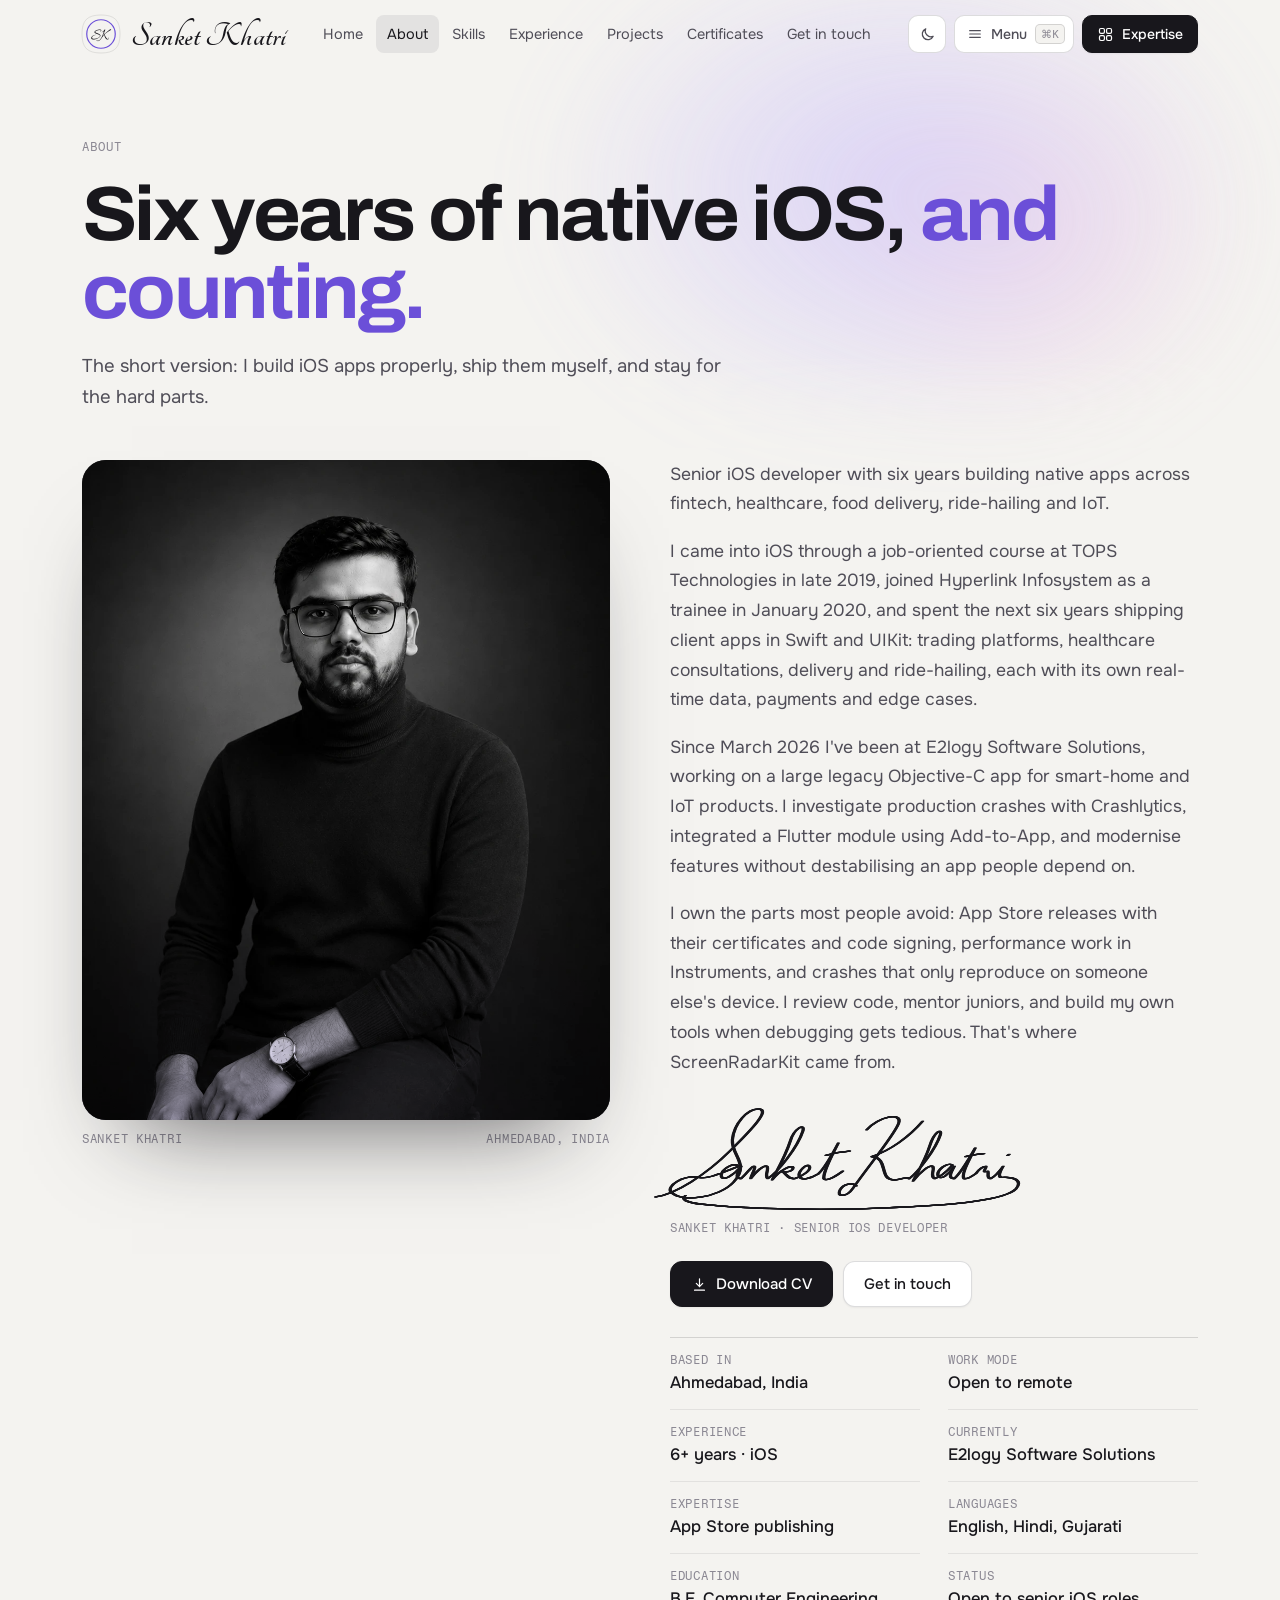
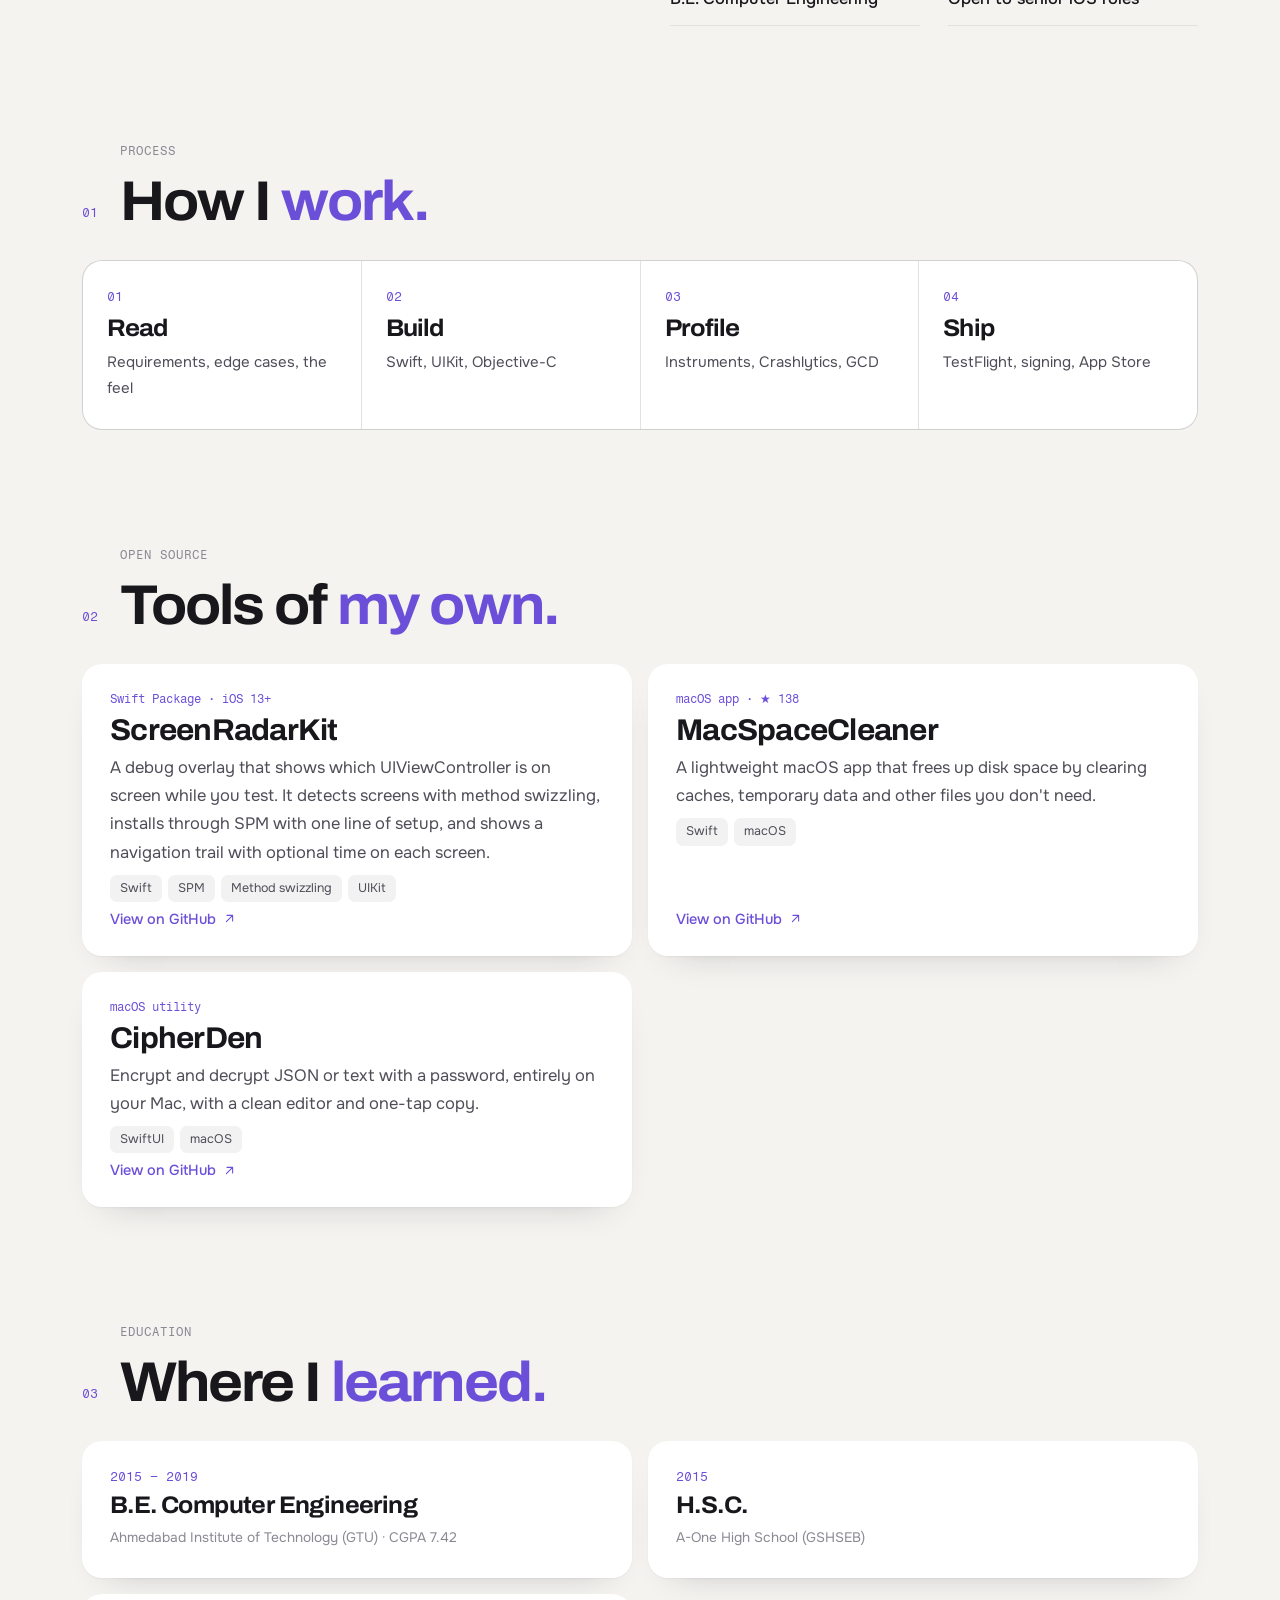
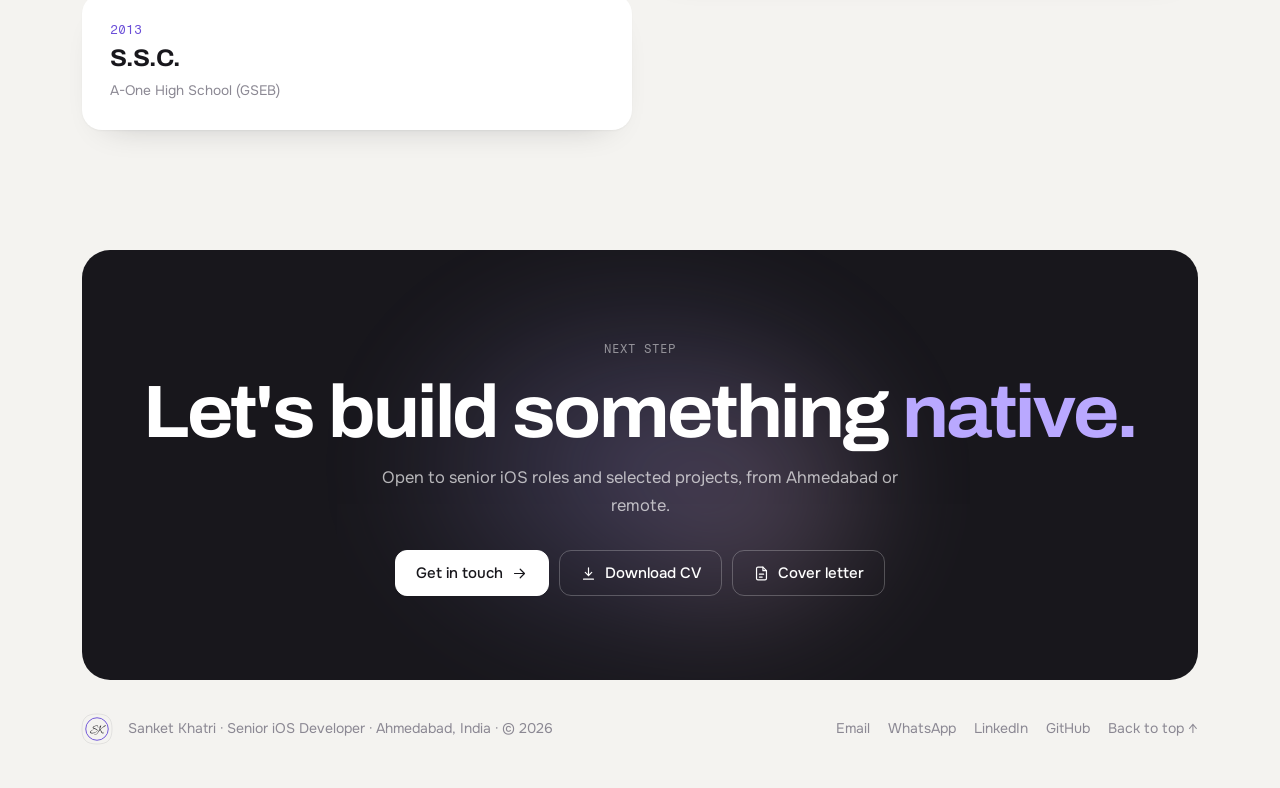
==== commit 07cedc82: "Simpler headings, Expertise text and open Experience rows - Headings use Archivo bold (from the Embe" ====
--- a/about.html
+++ b/about.html
@@ -26,14 +26,14 @@
   <link rel="apple-touch-icon" href="apple-touch-icon.png" />
   <link rel="preconnect" href="https://fonts.googleapis.com" />
   <link rel="preconnect" href="https://fonts.gstatic.com" crossorigin />
-  <link href="https://fonts.googleapis.com/css2?family=Literata:ital,opsz,wght@0,7..72,300;0,7..72,400;0,7..72,500;1,7..72,300;1,7..72,400&family=Onest:wght@400;500;600;700&family=Fragment+Mono&family=Allura&family=Tangerine:wght@700&display=swap" rel="stylesheet" />
-  <link rel="stylesheet" href="site.css?v=31" />
+  <link href="https://fonts.googleapis.com/css2?family=Archivo:wdth,wght@62..125,100..900&family=Onest:wght@400;500;600;700&family=Fragment+Mono&family=Allura&family=Tangerine:wght@700&display=swap" rel="stylesheet" />
+  <link rel="stylesheet" href="site.css?v=36" />
 </head>
 <body data-page="about">
   <a class="skip" href="#main">Skip to content</a>
   <main id="main"></main>
-  <script src="data.js?v=31"></script>
-  <script src="site.js?v=31"></script>
+  <script src="data.js?v=36"></script>
+  <script src="site.js?v=36"></script>
   <script data-goatcounter="https://sanketkhatri.goatcounter.com/count" async src="https://gc.zgo.at/count.js"></script>
   <script src="track.js" defer></script>
 </body>
--- a/site.css
+++ b/site.css
@@ -825,3 +825,24 @@
 .qrc { --qr-bg: var(--surface); --qr-r: 16px; }
 /* the big email stays whole: only wraps before the @ on very narrow screens */
 .mega { word-break: normal; overflow-wrap: normal; font-size: clamp(24px, 2.7vw, 36px); }
+
+/* tap on empty space: soft ripple */
+.lrip { width: 0; height: 0; }
+.lrip i { position: absolute; left: 0; top: 0; width: 110px; height: 110px; margin: -55px 0 0 -55px; border-radius: 50%; border: 1.5px solid var(--li); opacity: 0; transform: scale(.08); animation: lripR .95s cubic-bezier(.2,.8,.2,1) forwards; }
+.lrip i + i { width: 70px; height: 70px; margin: -35px 0 0 -35px; border-width: 1px; animation-delay: .1s; }
+.lrip b { position: absolute; left: -5px; top: -5px; width: 10px; height: 10px; border-radius: 50%; background: var(--li); opacity: .5; animation: lripD .6s ease forwards; }
+@keyframes lripR { 0% { opacity: .7; transform: scale(.08); } 100% { opacity: 0; transform: scale(1); } }
+@keyframes lripD { to { opacity: 0; transform: scale(.4); } }
+
+/* ===== headings in Ember's Archivo bold (2026-11-24) ===== */
+:root { --serif: 'Archivo', 'Helvetica Neue', Arial, sans-serif; }
+h1, h2, h3, .letter h2, .bt h3 { font-weight: 700; font-stretch: 106%; letter-spacing: -.035em; line-height: 1; }
+em { font-style: normal; }
+.hero h1 { line-height: .98; }
+.hero h1 em { display: block; }
+.t-name b, .tl-i b, .os b, .ed b, .kb-stats b, .xa-h b, .tfx-c b { font-weight: 700; font-stretch: 104%; letter-spacing: -.025em; }
+.kv.strip dd, .mega { font-weight: 600; letter-spacing: -.02em; }
+.words span { font-style: normal; font-weight: 800; font-stretch: 112%; letter-spacing: -.04em; }
+.m-idx, .kc-av, .mk, .ssw.core, .bt-reel, .ss-note i, .ss-key i { font-style: normal; }
+.m-idx { font-weight: 700; }
+.bt-roll, .bt-reel { font-weight: 700; letter-spacing: -.03em; }
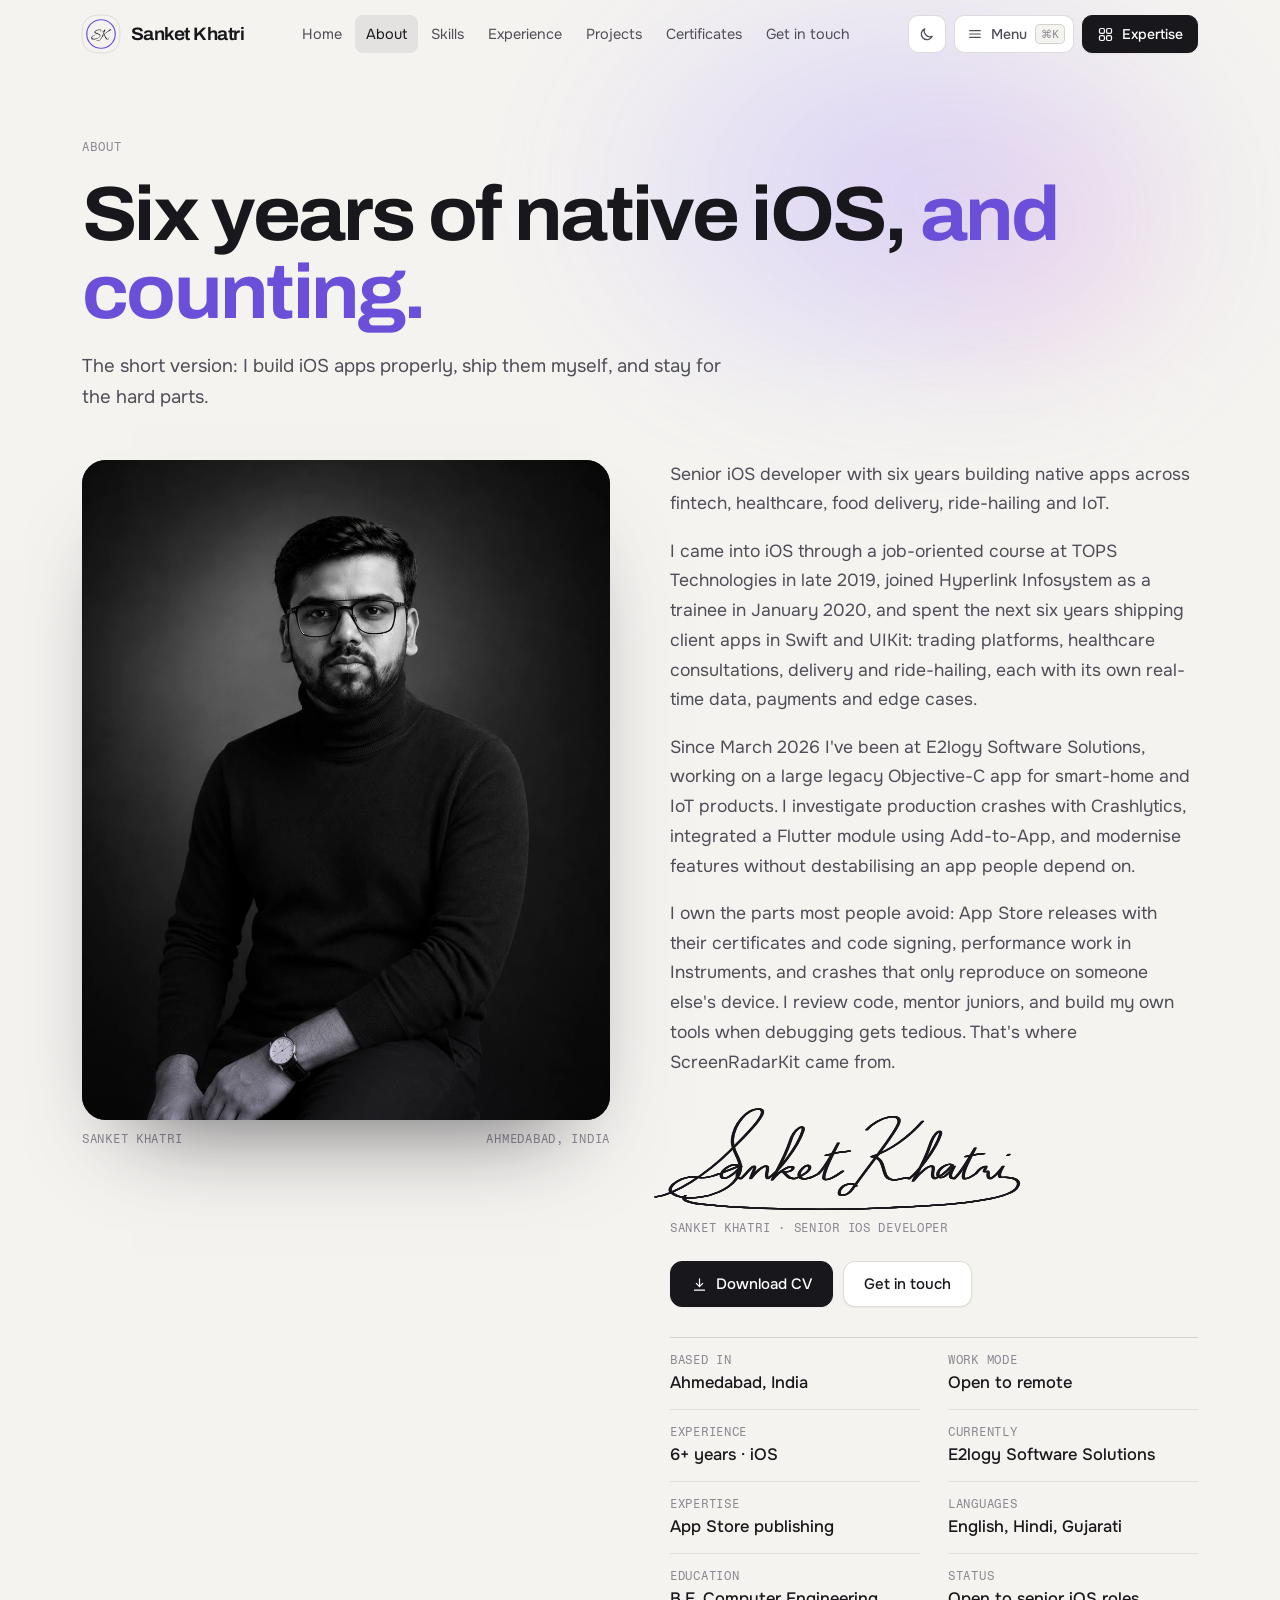
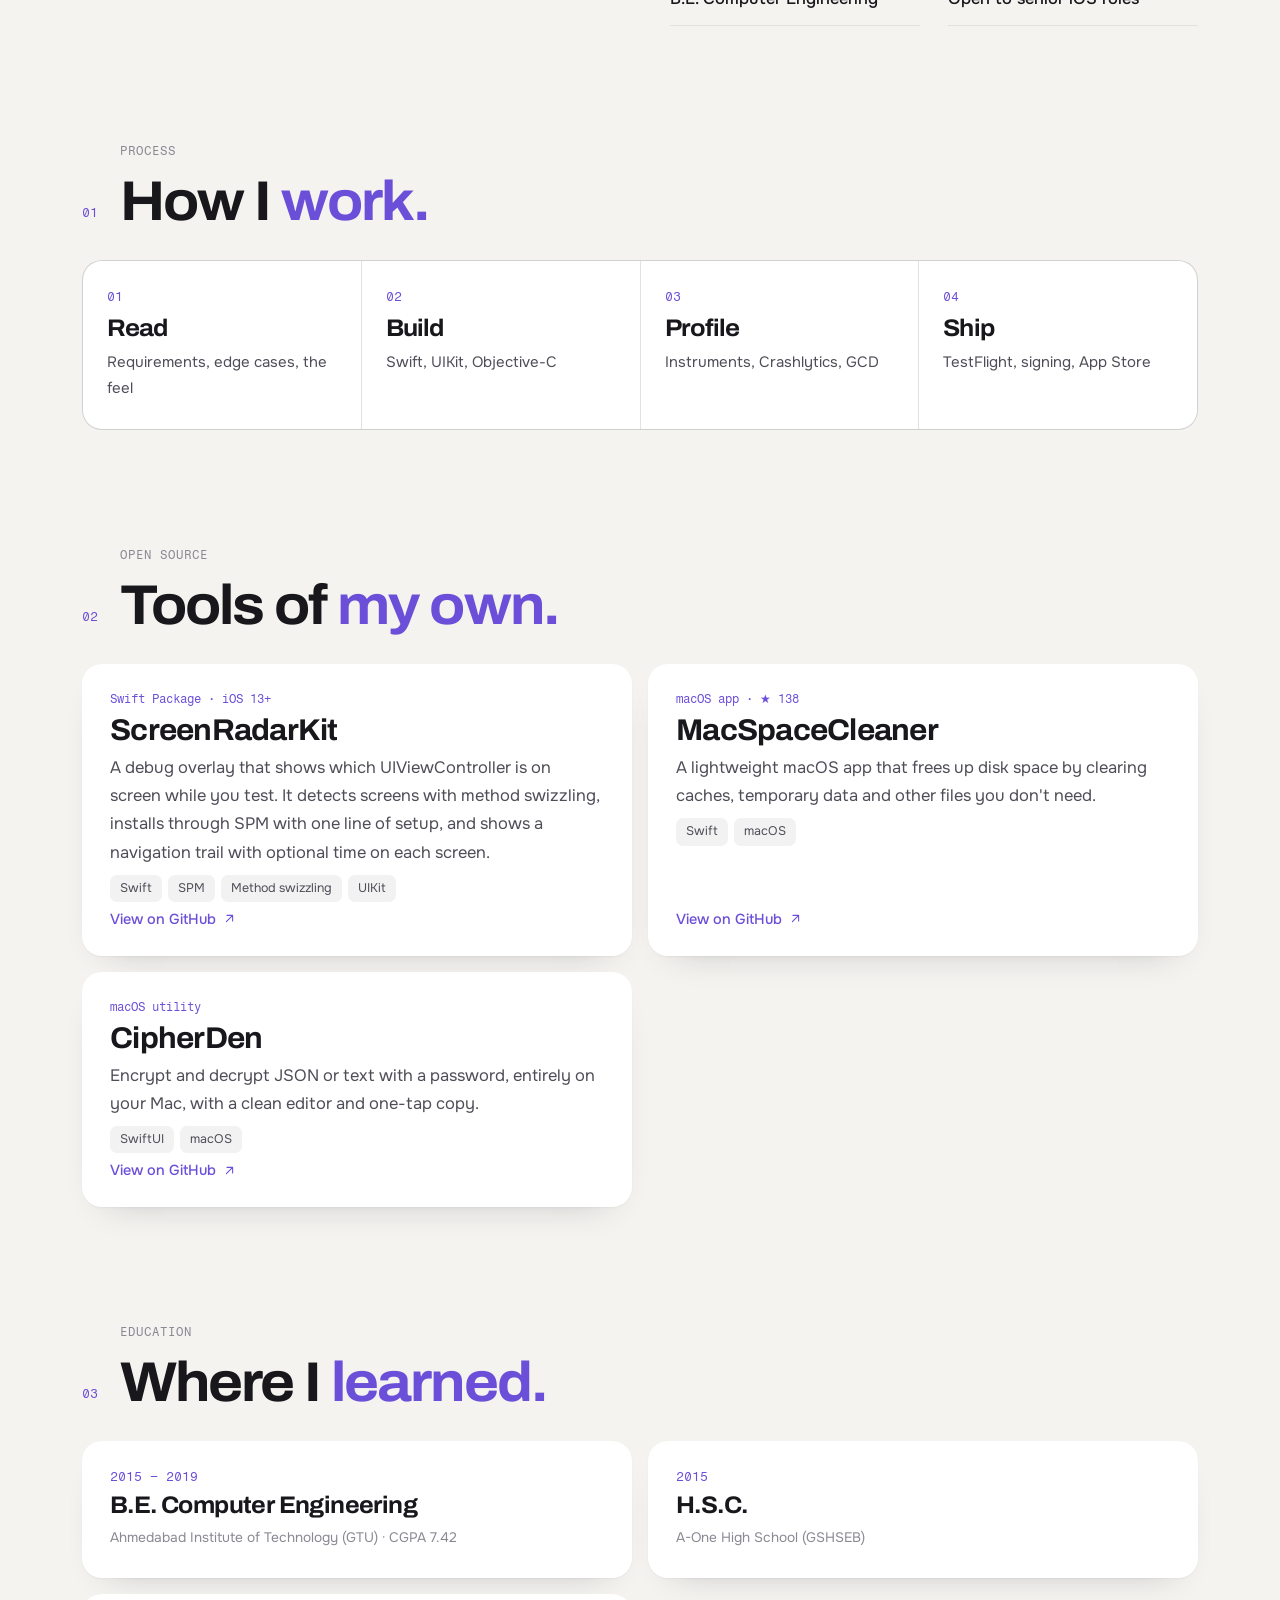
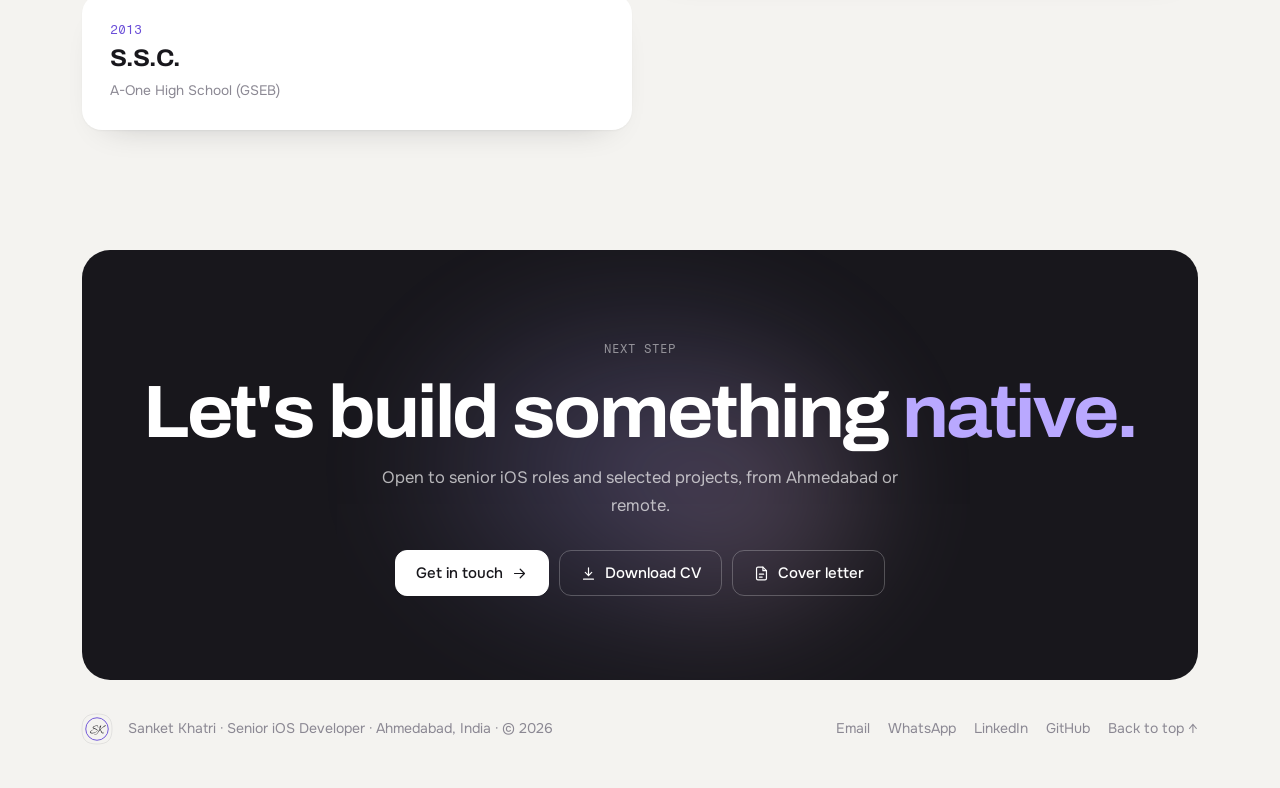
==== commit fce13eab: "Header name in a simple font - The name beside the SK logo now uses Archivo semibold, matching the  " ====
--- a/about.html
+++ b/about.html
@@ -26,14 +26,14 @@
   <link rel="apple-touch-icon" href="apple-touch-icon.png" />
   <link rel="preconnect" href="https://fonts.googleapis.com" />
   <link rel="preconnect" href="https://fonts.gstatic.com" crossorigin />
-  <link href="https://fonts.googleapis.com/css2?family=Archivo:wdth,wght@62..125,100..900&family=Onest:wght@400;500;600;700&family=Fragment+Mono&family=Allura&family=Tangerine:wght@700&display=swap" rel="stylesheet" />
-  <link rel="stylesheet" href="site.css?v=36" />
+  <link href="https://fonts.googleapis.com/css2?family=Archivo:wdth,wght@62..125,100..900&family=Onest:wght@400;500;600;700&family=Fragment+Mono&family=Allura&display=swap" rel="stylesheet" />
+  <link rel="stylesheet" href="site.css?v=37" />
 </head>
 <body data-page="about">
   <a class="skip" href="#main">Skip to content</a>
   <main id="main"></main>
-  <script src="data.js?v=36"></script>
-  <script src="site.js?v=36"></script>
+  <script src="data.js?v=37"></script>
+  <script src="site.js?v=37"></script>
   <script data-goatcounter="https://sanketkhatri.goatcounter.com/count" async src="https://gc.zgo.at/count.js"></script>
   <script src="track.js" defer></script>
 </body>
--- a/site.css
+++ b/site.css
@@ -846,3 +846,7 @@
 .m-idx, .kc-av, .mk, .ssw.core, .bt-reel, .ss-note i, .ss-key i { font-style: normal; }
 .m-idx { font-weight: 700; }
 .bt-roll, .bt-reel { font-weight: 700; letter-spacing: -.03em; }
+
+/* ===== header name in Archivo semibold (2026-11-24) ===== */
+.wmk-s, .wm .wmk-s { font: 650 18px/1 'Archivo', sans-serif; font-stretch: 106%; letter-spacing: -.03em; padding-top: 0; }
+@media (max-width: 760px) { .wm .wmk-s { font-size: 17px; } }
